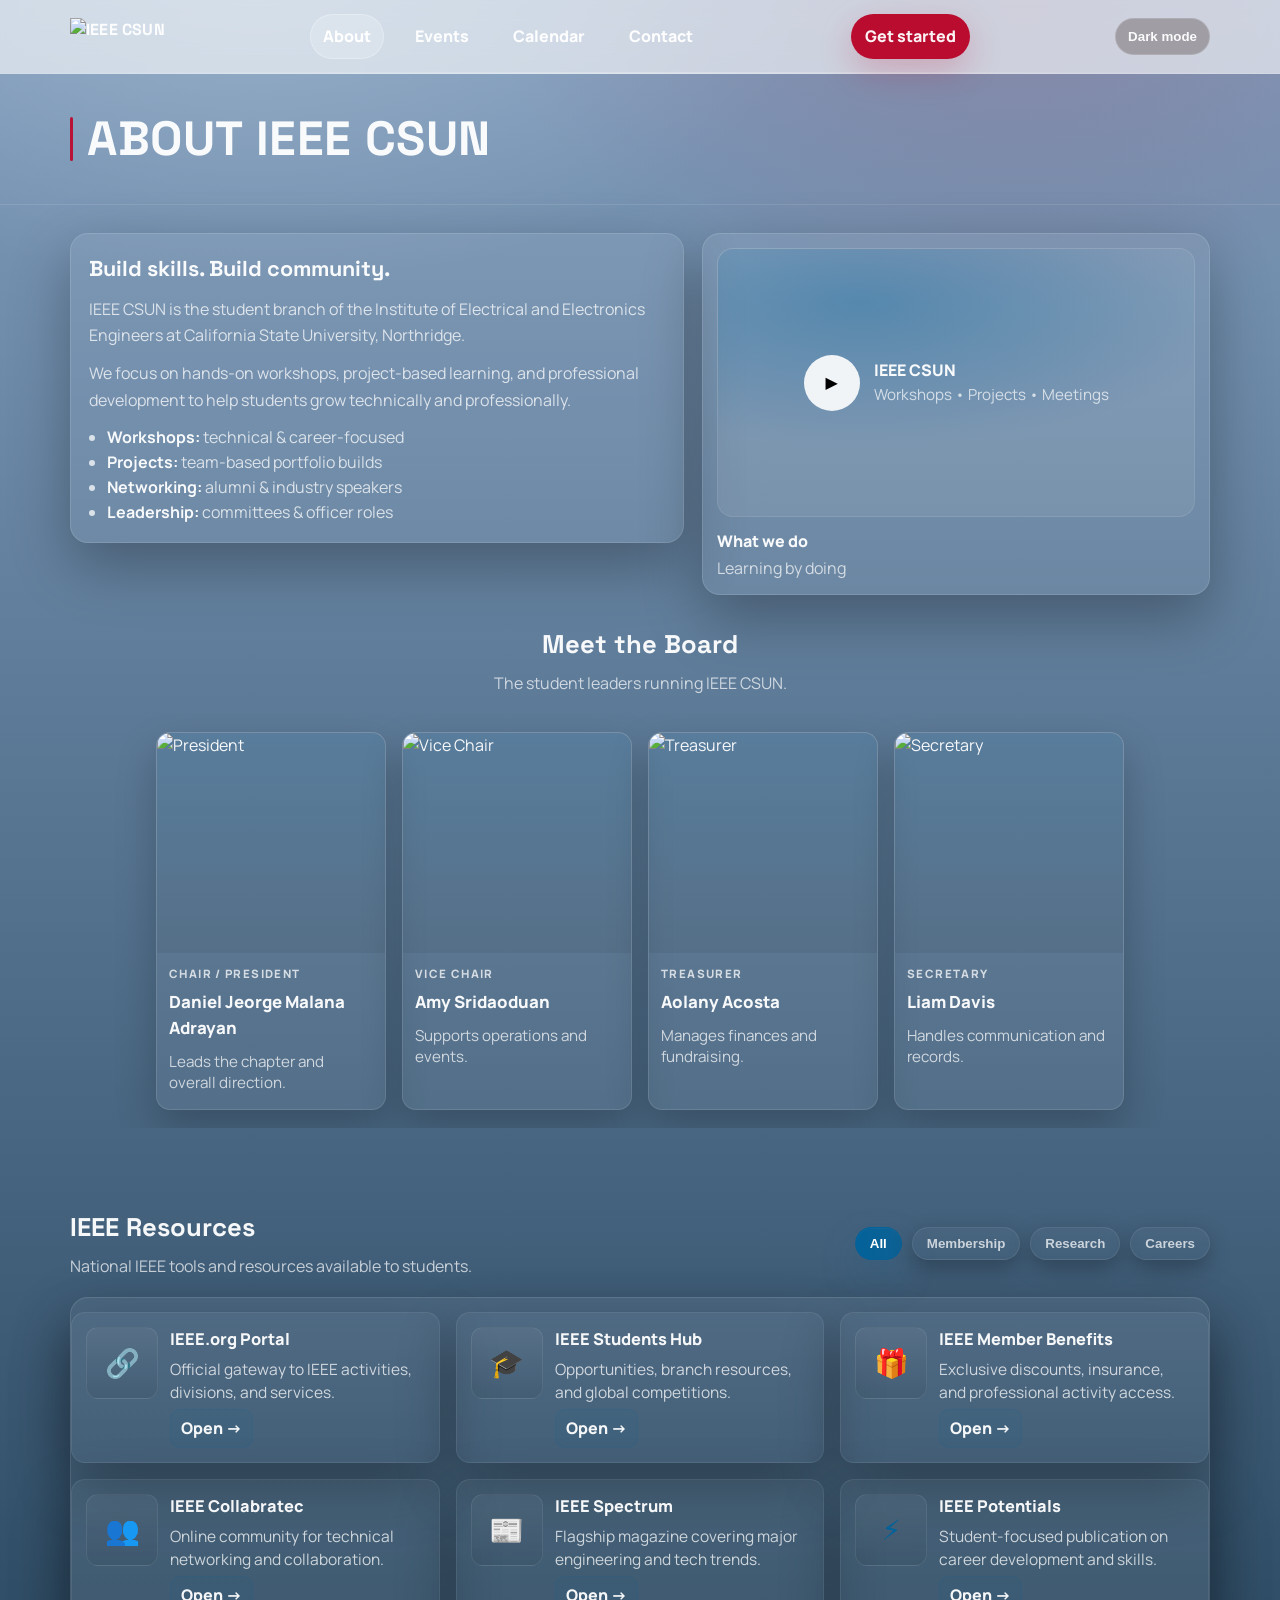
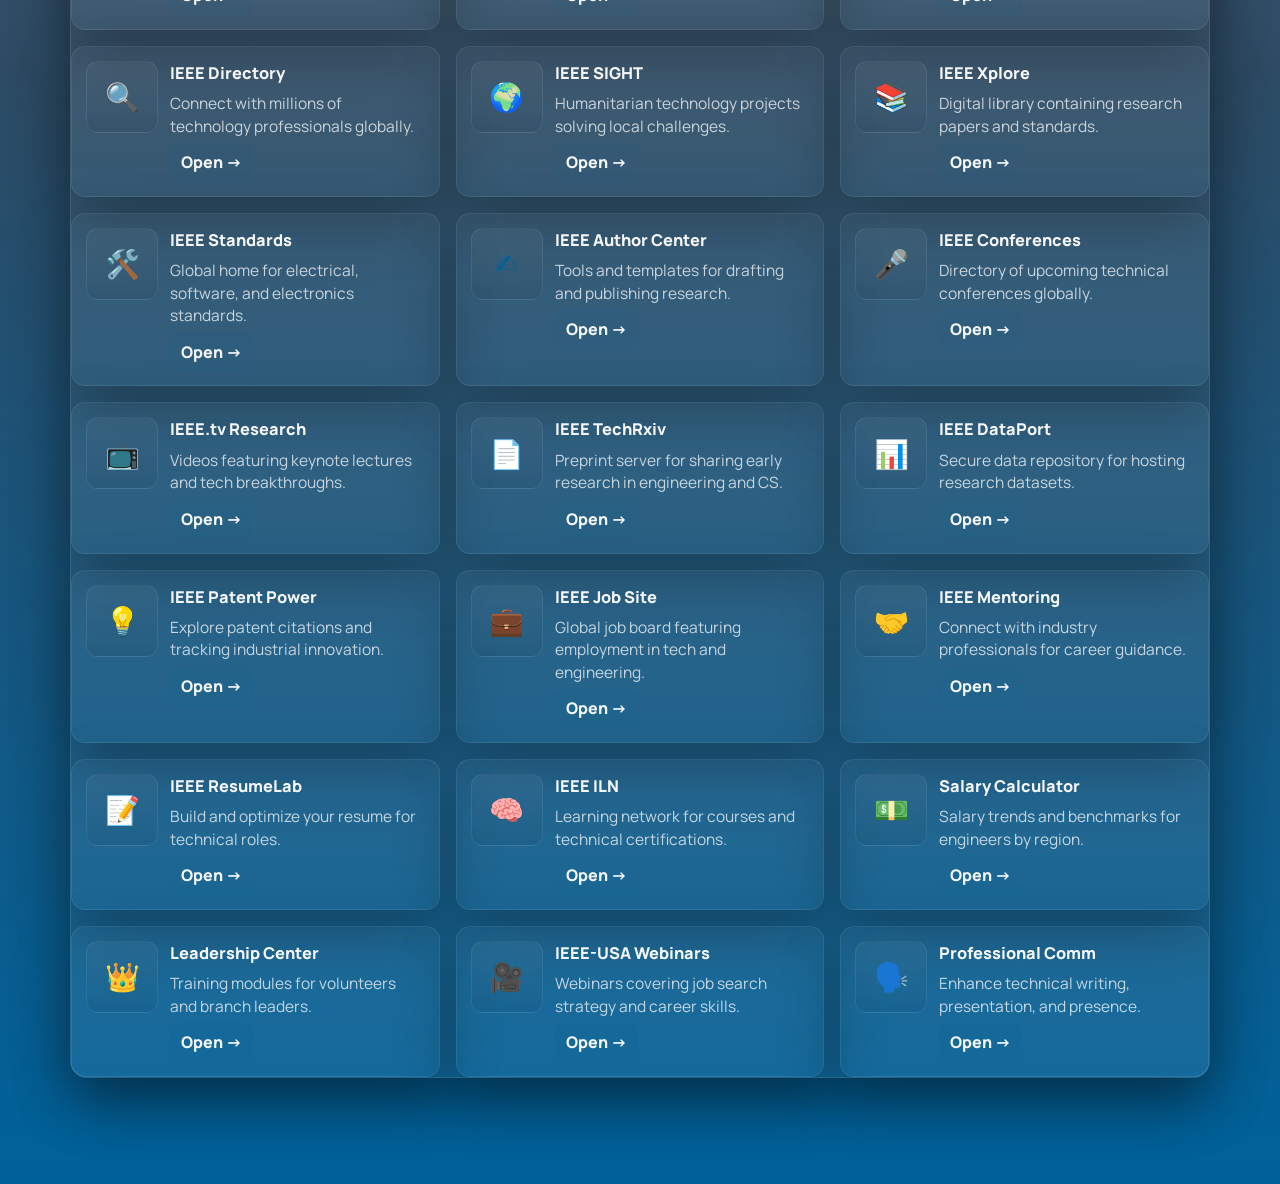
==== about.html @ 8efbcb39 "Move theme toggle to top right and make it persist across pages The toggle sat between the logo and " ====
<!DOCTYPE html>
<html lang="en">
<head>
  <meta charset="UTF-8" />
  <meta name="viewport" content="width=device-width, initial-scale=1.0" />
  <title>About | IEEE CSUN</title>
  <link rel="stylesheet" href="assets/css/styles.css" />
  <script type="text/javascript" src="js" defer></script>
  <script>
    /* Runs before first paint so a stored dark theme does not flash light. */
    try {
      if (localStorage.getItem("theme") === "dark") {
        document.documentElement.classList.add("darkmode");
      }
    } catch (e) {}
  </script>

</head>

<body id="cuerpo">
  <!-- Navigation -->
  <header class="nav">
    <div class="container nav-inner">
      <a class="logo logo-only" href="index.html">
  <img src="assets/img/brand/ieee-csun-logo.png" alt="IEEE CSUN">
</a>
      <nav class="nav-links">
        <a href="about.html" aria-current="page">About</a>
        <a href="events.html">Events</a>
        <a href="calendar.html">Calendar</a>
        <a href="contact.html">Contact</a>
      </nav>

      <a class="nav-cta" href="join.html">Get started</a>
      <button class="nav-theme" id="classChangeButton" data-theme-toggle="" aria-pressed="false" type="button">
        Dark mode
      </button>
    </div>
  </header>

  <!-- Title Bar -->
  <section class="about-titlebar">
    <div class="container about-titlebar-inner">
      <div class="accent-line"></div>
      <h1 class="about-title">ABOUT IEEE CSUN</h1>
    </div>
  </section>

  <main class="about-main">
    <!-- Intro -->
    <section>
      <div class="container about-grid">
        <div class="about-copy card-light">
          <h2 class="about-h2">Build skills. Build community.</h2>

          <p class="about-p">
            IEEE CSUN is the student branch of the Institute of Electrical and Electronics Engineers
            at California State University, Northridge.
          </p>

          <p class="about-p">
            We focus on hands-on workshops, project-based learning, and professional development to
            help students grow technically and professionally.
          </p>

          <ul class="about-bullets">
            <li><strong>Workshops:</strong> technical & career-focused</li>
            <li><strong>Projects:</strong> team-based portfolio builds</li>
            <li><strong>Networking:</strong> alumni & industry speakers</li>
            <li><strong>Leadership:</strong> committees & officer roles</li>
          </ul>
        </div>

        <aside class="about-media card-light">
  <div class="media-frame">
    <video
      src="assets/video/about.mp4"
      autoplay
      muted
      loop
      playsinline
      preload="metadata"
    ></video>

    <!-- Optional overlay (keeps your design language) -->
    <div class="media-fallback">
      <div class="play-circle">▶</div>
      <div>
        <div class="media-fallback-title">IEEE CSUN</div>
        <div class="media-fallback-sub">Workshops • Projects • Meetings</div>
      </div>
    </div>
  </div>

  <div class="media-caption">
    <div class="caption-title">What we do</div>
    <div class="caption-sub">Learning by doing</div>
  </div>
</aside>

      </div>
    </section>

    <!-- Meet the Board -->
    <section class="team-section">
      <div class="container">
        <div class="team-head">
          <h2>Meet the Board</h2>
          <p>The student leaders running IEEE CSUN.</p>
        </div>

        <div class="team-row" id="teamRow">
          <article class="team-card">
            <img class="team-photo" src="assets/img/board1.jpg" alt="President" />
            <div class="team-body">
              <div class="team-role">Chair / President</div>
              <div class="team-name">Daniel Jeorge Malana Adrayan </div>
              <div class="team-bio">Leads the chapter and overall direction.</div>
            </div>
          </article>

          <article class="team-card">
            <img class="team-photo" src="assets/img/board2.jpg" alt="Vice Chair" />
            <div class="team-body">
              <div class="team-role">Vice Chair</div>
              <div class="team-name">Amy Sridaoduan</div>
              <div class="team-bio">Supports operations and events.</div>
            </div>
          </article>

          <article class="team-card">
            <img class="team-photo" src="assets/img/board3.jpg" alt="Treasurer" />
            <div class="team-body">
              <div class="team-role">Treasurer</div>
              <div class="team-name">Aolany Acosta</div>
              <div class="team-bio">Manages finances and fundraising.</div>
            </div>
          </article>

          <article class="team-card">
            <img class="team-photo" src="assets/img/board4.jpg" alt="Secretary" />
            <div class="team-body">
              <div class="team-role">Secretary</div>
              <div class="team-name">Liam Davis</div>
              <div class="team-bio">Handles communication and records.</div>
            </div>
          </article>
        </div>
      </div>
    </section>

    <!-- Resources Dashboard -->
    <section class="resources-dash">
      <div class="container">
        <div class="resources-top">
          <div>
            <h2 class="resources-title">IEEE Resources</h2>
            <p class="resources-sub">
              National IEEE tools and resources available to students.
            </p>
          </div>

          <div class="res-tabs">
            <button class="res-tab res-tab--active" data-cat="all">All</button>
            <button class="res-tab" data-cat="membership">Membership</button>
            <button class="res-tab" data-cat="research">Research</button>
            <button class="res-tab" data-cat="careers">Careers</button>
          </div>
        </div>

        <div class="res-panels">
          <div class="res-panel" data-panel="all">
            <div class="res-feature card-light">
              <div class="res-grid" id="resGrid">
                <!-- MEMBERSHIP RESOURCES (8) -->
                <article class="res-card" data-cats="membership">
                  <div class="res-media">🔗</div>
                  <div class="res-body">
                    <h3 class="res-name">IEEE.org Portal</h3>
                    <p class="res-desc">Official gateway to IEEE activities, divisions, and services.</p>
                    <a class="res-link" href="https://www.ieee.org" target="_blank">Open →</a>
                  </div>
                </article>

                <article class="res-card" data-cats="membership">
                  <div class="res-media">🎓</div>
                  <div class="res-body">
                    <h3 class="res-name">IEEE Students Hub</h3>
                    <p class="res-desc">Opportunities, branch resources, and global competitions.</p>
                    <a class="res-link" href="https://students.ieee.org" target="_blank">Open →</a>
                  </div>
                </article>

                <article class="res-card" data-cats="membership">
                  <div class="res-media">🎁</div>
                  <div class="res-body">
                    <h3 class="res-name">IEEE Member Benefits</h3>
                    <p class="res-desc">Exclusive discounts, insurance, and professional activity access.</p>
                    <a class="res-link" href="https://www.ieee.org/membership/benefits/index.html" target="_blank">Open →</a>
                  </div>
                </article>

                <article class="res-card" data-cats="membership">
                  <div class="res-media">👥</div>
                  <div class="res-body">
                    <h3 class="res-name">IEEE Collabratec</h3>
                    <p class="res-desc">Online community for technical networking and collaboration.</p>
                    <a class="res-link" href="https://ieee-collabratec.ieee.org" target="_blank">Open →</a>
                  </div>
                </article>

                <article class="res-card" data-cats="membership">
                  <div class="res-media">📰</div>
                  <div class="res-body">
                    <h3 class="res-name">IEEE Spectrum</h3>
                    <p class="res-desc">Flagship magazine covering major engineering and tech trends.</p>
                    <a class="res-link" href="https://spectrum.ieee.org" target="_blank">Open →</a>
                  </div>
                </article>

                <article class="res-card" data-cats="membership">
                  <div class="res-media">⚡</div>
                  <div class="res-body">
                    <h3 class="res-name">IEEE Potentials</h3>
                    <p class="res-desc">Student-focused publication on career development and skills.</p>
                    <a class="res-link" href="https://www.ieee.org/publications/potentials/index.html" target="_blank">Open →</a>
                  </div>
                </article>

                <article class="res-card" data-cats="membership">
                  <div class="res-media">🔍</div>
                  <div class="res-body">
                    <h3 class="res-name">IEEE Directory</h3>
                    <p class="res-desc">Connect with millions of technology professionals globally.</p>
                    <a class="res-link" href="https://www.ieee.org/membership/directory.html" target="_blank">Open →</a>
                  </div>
                </article>

                <article class="res-card" data-cats="membership">
                  <div class="res-media">🌍</div>
                  <div class="res-body">
                    <h3 class="res-name">IEEE SIGHT</h3>
                    <p class="res-desc">Humanitarian technology projects solving local challenges.</p>
                    <a class="res-link" href="https://hac.ieee.org" target="_blank">Open →</a>
                  </div>
                </article>

                <!-- RESEARCH RESOURCES (8) -->
                <article class="res-card" data-cats="research">
                  <div class="res-media">📚</div>
                  <div class="res-body">
                    <h3 class="res-name">IEEE Xplore</h3>
                    <p class="res-desc">Digital library containing research papers and standards.</p>
                    <a class="res-link" href="https://ieeexplore.ieee.org" target="_blank">Open →</a>
                  </div>
                </article>

                <article class="res-card" data-cats="research">
                  <div class="res-media">🛠️</div>
                  <div class="res-body">
                    <h3 class="res-name">IEEE Standards</h3>
                    <p class="res-desc">Global home for electrical, software, and electronics standards.</p>
                    <a class="res-link" href="https://standards.ieee.org" target="_blank">Open →</a>
                  </div>
                </article>

                <article class="res-card" data-cats="research">
                  <div class="res-media">✍️</div>
                  <div class="res-body">
                    <h3 class="res-name">IEEE Author Center</h3>
                    <p class="res-desc">Tools and templates for drafting and publishing research.</p>
                    <a class="res-link" href="https://ieeeauthorcenter.ieee.org" target="_blank">Open →</a>
                  </div>
                </article>

                <article class="res-card" data-cats="research">
                  <div class="res-media">🎤</div>
                  <div class="res-body">
                    <h3 class="res-name">IEEE Conferences</h3>
                    <p class="res-desc">Directory of upcoming technical conferences globally.</p>
                    <a class="res-link" href="https://www.ieee.org/conferences/index.html" target="_blank">Open →</a>
                  </div>
                </article>

                <article class="res-card" data-cats="research">
                  <div class="res-media">📺</div>
                  <div class="res-body">
                    <h3 class="res-name">IEEE.tv Research</h3>
                    <p class="res-desc">Videos featuring keynote lectures and tech breakthroughs.</p>
                    <a class="res-link" href="https://ieeetv.ieee.org" target="_blank">Open →</a>
                  </div>
                </article>

                <article class="res-card" data-cats="research">
                  <div class="res-media">📄</div>
                  <div class="res-body">
                    <h3 class="res-name">IEEE TechRxiv</h3>
                    <p class="res-desc">Preprint server for sharing early research in engineering and CS.</p>
                    <a class="res-link" href="https://www.techrxiv.org" target="_blank">Open →</a>
                  </div>
                </article>

                <article class="res-card" data-cats="research">
                  <div class="res-media">📊</div>
                  <div class="res-body">
                    <h3 class="res-name">IEEE DataPort</h3>
                    <p class="res-desc">Secure data repository for hosting research datasets.</p>
                    <a class="res-link" href="https://ieee-dataport.org" target="_blank">Open →</a>
                  </div>
                </article>

                <article class="res-card" data-cats="research">
                  <div class="res-media">💡</div>
                  <div class="res-body">
                    <h3 class="res-name">IEEE Patent Power</h3>
                    <p class="res-desc">Explore patent citations and tracking industrial innovation.</p>
                    <a class="res-link" href="https://www.ieee.org/publications/patent-power.html" target="_blank">Open →</a>
                  </div>
                </article>

                <!-- CAREERS RESOURCES (8) -->
                <article class="res-card" data-cats="careers">
                  <div class="res-media">💼</div>
                  <div class="res-body">
                    <h3 class="res-name">IEEE Job Site</h3>
                    <p class="res-desc">Global job board featuring employment in tech and engineering.</p>
                    <a class="res-link" href="https://jobs.ieee.org" target="_blank">Open →</a>
                  </div>
                </article>

                <article class="res-card" data-cats="careers">
                  <div class="res-media">🤝</div>
                  <div class="res-body">
                    <h3 class="res-name">IEEE Mentoring</h3>
                    <p class="res-desc">Connect with industry professionals for career guidance.</p>
                    <a class="res-link" href="https://mentoring.ieee.org" target="_blank">Open →</a>
                  </div>
                </article>

                <article class="res-card" data-cats="careers">
                  <div class="res-media">📝</div>
                  <div class="res-body">
                    <h3 class="res-name">IEEE ResumeLab</h3>
                    <p class="res-desc">Build and optimize your resume for technical roles.</p>
                    <a class="res-link" href="https://www.ieee.org/membership/resumelab.html" target="_blank">Open →</a>
                  </div>
                </article>

                <article class="res-card" data-cats="careers">
                  <div class="res-media">🧠</div>
                  <div class="res-body">
                    <h3 class="res-name">IEEE ILN</h3>
                    <p class="res-desc">Learning network for courses and technical certifications.</p>
                    <a class="res-link" href="https://iln.ieee.org" target="_blank">Open →</a>
                  </div>
                </article>

                <article class="res-card" data-cats="careers">
                  <div class="res-media">💵</div>
                  <div class="res-body">
                    <h3 class="res-name">Salary Calculator</h3>
                    <p class="res-desc">Salary trends and benchmarks for engineers by region.</p>
                    <a class="res-link" href="https://salarycalculator.ieee.org" target="_blank">Open →</a>
                  </div>
                </article>

                <article class="res-card" data-cats="careers">
                  <div class="res-media">👑</div>
                  <div class="res-body">
                    <h3 class="res-name">Leadership Center</h3>
                    <p class="res-desc">Training modules for volunteers and branch leaders.</p>
                    <a class="res-link" href="https://www.ieee.org/about/volunteers/index.html" target="_blank">Open →</a>
                  </div>
                </article>

                <article class="res-card" data-cats="careers">
                  <div class="res-media">🎥</div>
                  <div class="res-body">
                    <h3 class="res-name">IEEE-USA Webinars</h3>
                    <p class="res-desc">Webinars covering job search strategy and career skills.</p>
                    <a class="res-link" href="https://ieeeusa.org/careers/webinars/" target="_blank">Open →</a>
                  </div>
                </article>

                <article class="res-card" data-cats="careers">
                  <div class="res-media">🗣️</div>
                  <div class="res-body">
                    <h3 class="res-name">Professional Comm</h3>
                    <p class="res-desc">Enhance technical writing, presentation, and presence.</p>
                    <a class="res-link" href="https://pcs.ieee.org" target="_blank">Open →</a>
                  </div>
                </article>
              </div>
            </div>
          </div>
        </div>
      </div>
    </section>
  </main>

  <!-- Go to top button -->
  <button class="to-top" aria-label="Go to top">↑</button>
  <script src="assets/js/main.js"></script>
</body>
</html>
---- assets/css/styles.css ----
/* =========================================================
   IEEE CSUN — styles.css (UNIFIED)
   Includes: Global + Nav + About + Board + Resources + Events + Contact + Join + To-Top
   ========================================================= */

@import url("https://fonts.googleapis.com/css2?family=Manrope:wght@400;600;700;800;900&family=Space+Grotesk:wght@500;600;700&display=swap");

:root{
  /* Brand */
  --ieee-blue: #00629B;   /* IEEE blue */
  --csun-red: #ba0c2f;    /* keep your existing red */
  --pinchefondo: rgba(255, 255, 255, 0.6);
  /* Theme base (blue background) */
  --bg0: #809DBD;         /* top */
  --bg1: #2d4b64;         /* mid */
  --bg2: #00629B;         /* bottom depth */
  --btext: rgba(255,255,255,.95);
  --text: rgba(255,255,255,.95);
  --muted: rgba(255,255,255,.72);
  --bh: rgba(0,98,155,.55);
  --bh2: rgba(120, 101, 101, 0.06);
  --bhg1: rgba(255,255,255,.08);
  --bhg2: rgba(0,98,155,.35);
  /* Panels (keep “glass” look so it’s lighter) */
  --panel: rgba(255,255,255,.10);
  --panel2: rgba(255,255,255,.14);

  --line: rgba(255,255,255,.20);
  --line2: rgba(255,255,255,.12);

  --shadow: 0 22px 60px rgba(0,0,0,.30);
  --radius: 18px;
  --acabame-de-matar:#8e98b5;
  --matame: #35405b;
  --me-mori:#435180;
}

:root.darkmode{
  /* Brand */
  --ieee-blue: #00629B;   /* IEEE blue */
  --csun-red: #ba0c2f;    /* keep your existing red */
  --tb: rgb(63, 34, 62);
  --pinchefondo: rgba(212, 212, 212, 0.786);
  --aboutpinchefondo: #54203b;

  /* Theme base (blue background) */
  --bg0: #2a1638;         /* top */
  --bg1: #0f1921;         /* mid */
  --bg2: #002b45;         /* bottom depth */
  --btext: rgba(255,255,255,.95);
  --text: rgba(255, 255, 255, 0.954);
  --muted: rgba(255,255,255,.72);
  --bh: rgba(0,98,155,.55);
  --bh2: rgba(120, 101, 101, 0.06);
  --bhg1: rgba(255,255,255,.08);
  --bhg2: rgba(0,98,155,.35);
  /* Panels (keep “glass” look so it’s lighter) */
  --panel: rgba(255,255,255,.10);
  --panel2: rgba(255,255,255,.14);

  --line: rgba(255,255,255,.20);
  --line2: rgba(255,255,255,.12);

  --shadow: 0 22px 60px rgba(0,0,0,.30);
  --radius: 18px;
  --acabame-de-matar:#15092f;
  --matame: #070a12;
  --me-mori:#0b1020;
}

*{ box-sizing:border-box; }
html, body{ margin:0; padding:0; min-height:100%; }

body{
  color: var(--text);
  font-family: "Manrope", system-ui, -apple-system, Segoe UI, Roboto, Arial, sans-serif;
  line-height: 1.55;
  background:
    radial-gradient(1000px 520px at 20% 0%, rgba(255,255,255,.18), transparent 55%),
    radial-gradient(900px 520px at 80% 0%, rgba(186,12,47,.14), transparent 60%), /* subtle red accent */
    linear-gradient(180deg, var(--bg0), var(--bg1) 60%, var(--bg2));
  overflow-x:hidden;
}


img{ max-width:100%; display:block; }

.container{ width: min(1140px, 92%); margin: 0 auto; }

/* =========================================================
   Nav
   ========================================================= */
.nav{
  position: sticky;
  top:0;
  z-index:50;
  background: var(--pinchefondo);
  backdrop-filter: blur(12px);
  border-bottom: 1px solid var(--line2);
}
.nav-inner{
  display:flex;
  align-items:center;
  justify-content:space-between;
  gap:14px;
  padding: 14px 0;
}
.logo{
  display:flex;
  align-items:center;
  gap:10px;
  text-decoration:none;
  color: var(--text);
  font-weight: 900;
  font-family: "Space Grotesk", system-ui, sans-serif;
  letter-spacing:.2px;
}
.logo-mark{
  width: 18px;
  height: 18px;
  border-radius: 6px;
  background: linear-gradient(135deg, #ffffff, rgba(186,12,47,.55));
  box-shadow: 0 0 0 1px rgba(255,255,255,.18);
}
.nav-links{
  display:flex;
  align-items:center;
  gap:18px;
}
.nav-links a{
  text-decoration:none;
  color: var(--text);
  font-weight: 750;
  padding: 8px 10px;
  border-radius: 12px;
}
.nav-links a:hover{
  color: rgba(255,255,255,.92);
  background: rgba(255,255,255,.06);
  outline: 1px solid rgba(255,255,255,.08);
}
.nav-cta{
  text-decoration:none;
  color: var(--text);
  background: var(--csun-red);
  padding: 10px 14px;
  border-radius: 999px;
  font-weight: 900;
  box-shadow: 0 12px 34px rgba(186,12,47,.22);
  white-space: nowrap;
}
/* Replace the old rule that hides the nav links */
@media (max-width: 820px){
  .nav-inner{
    flex-wrap: wrap;
    justify-content: center;
  }

  .logo{
    width: 100%;
    justify-content: center;
  }

  .nav-theme{
    order: 2;
  }

  .nav-links{
    display: flex;         /* keep visible */
    width: 100%;
    justify-content: center;
    flex-wrap: wrap;
    gap: 10px;
    order: 3;
  }

  .nav-cta{
    width: 100%;
    text-align: center;
    order: 4;
  }
}

/* =========================================================
   Shared UI
   ========================================================= */
.section-head{ margin-bottom: 14px; }
.section-title{
  margin: 0 0 6px;
  font-family: "Space Grotesk", system-ui, sans-serif;
  color: var(--text);
  font-size: 1.6rem;
}
.section-subtitle{ margin:0; color: var(--text); }

.pill{
  display:inline-flex;
  align-items:center;
  gap:10px;
  padding: 8px 12px;
  border-radius: 999px;
  border: 1px solid rgba(255,255,255,.16);
  background: rgba(255,255,255,.06);
  color:var(--text);
  font-weight: 800;
  font-size: .9rem;
}

.btn{
  display:inline-flex;
  align-items:center;
  gap:10px;
  padding: 12px 16px;
  border-radius: 999px;
  font-weight: 900;
  text-decoration:none;
  border: 1px solid transparent;
  transition: transform .15s ease, background .15s ease;
}
.btn.primary{
  color: var(--text);
  background: var(--csun-red);
  box-shadow: 0 12px 34px rgba(186,12,47,.26);
}
.btn.secondary{
  color: var(--text);
  background: rgba(255,255,255,.06);
  border-color: rgba(255,255,255,.16);
}
.btn.tertiary{
    color: var(--text);
  background: rgba(255,255,255,.06);
  border-color: rgba(255,255,255,.16);
}
.btn:hover{ transform: translateY(-1px); }

.arrow{
  display:inline-flex;
  width: 26px;
  height: 26px;
  align-items:center;
  justify-content:center;
  border-radius: 999px;
  background: rgba(0,0,0,.12);
  border: 1px solid rgba(0,0,0,.08);
}

.card-light{
  background: rgba(255,255,255,.06);
  border: 1px solid rgba(255,255,255,.12);
  border-radius: 18px;
  box-shadow: var(--shadow);
}

/* =========================================================
   ABOUT
   ========================================================= */
.about-titlebar{
  background: var(--aboutpinchefondo);
  border-bottom: 1px solid rgba(255,255,255,.10);
}
.about-titlebar-inner{
  display:flex;
  align-items:center;
  gap: 14px;
  padding: 28px 0;
}
.accent-line{
  width: 3px;
  height: 44px;
  background: var(--csun-red);
  border-radius: 999px;
  opacity: .95;
}
.about-title{
  margin: 0;
  font-family: "Space Grotesk", system-ui, sans-serif;
  letter-spacing: .6px;
  font-size: clamp(1.8rem, 4vw, 3rem);
  color: rgba(255,255,255,.95);
}
.about-main{ padding: 28px 0 60px; }
.about-grid{
  display:grid;
  grid-template-columns: 1.15fr .95fr;
  gap: 18px;
  align-items:start;
}
.about-copy{ padding: 18px; }
.about-media{ padding: 14px; display:flex; flex-direction:column; gap: 12px; }
.about-h2{
  margin: 0 0 10px;
  font-family: "Space Grotesk", system-ui, sans-serif;
  font-size: 1.35rem;
  color: rgba(255,255,255,.95);
}
.about-p{
  margin: 0 0 12px;
  color: rgba(255,255,255,.74);
  line-height: 1.65;
}
.about-bullets{
  margin: 12px 0 0;
  padding-left: 18px;
  color: rgba(255,255,255,.74);
}
.about-bullets strong{ color: rgba(255,255,255,.95); }
.media-frame{
  border-radius: 16px;
  overflow:hidden;
  border: 1px solid rgba(255,255,255,.12);
  background: rgba(255,255,255,.04);
  aspect-ratio: 16 / 9;
  position: relative;
}
.media-frame img{ width:100%; height:100%; object-fit: cover; }
.media-fallback{
  position:absolute; inset:0;
  display:flex; align-items:center; justify-content:center;
  gap: 14px;
  padding: 16px;
  background:
    radial-gradient(600px 220px at 30% 20%, rgba(0,98,155,.35), transparent 65%),
    rgba(255,255,255,.04);
}
.play-circle{
  width: 56px; height: 56px;
  border-radius: 999px;
  display:flex; align-items:center; justify-content:center;
  background: rgba(255,255,255,.90);
  color: #000;
  font-weight: 900;
}
.media-fallback-title{ font-weight: 900; color: rgba(255,255,255,.95); }
.media-fallback-sub{ color: rgba(255,255,255,.70); font-size: .95rem; }
.media-caption{ display:flex; flex-direction:column; gap:2px; }
.caption-title{ font-weight: 900; color: rgba(255,255,255,.95); }
.caption-sub{ color: rgba(255,255,255,.70); }
@media (max-width: 900px){ .about-grid{ grid-template-columns: 1fr; } }

/* Meet the Board */
.team-section{ padding: 30px 0 46px; }
.team-head{ text-align:center; margin-bottom: 18px; }
.team-head h2{
  margin: 0 0 6px;
  font-family: "Space Grotesk", system-ui, sans-serif;
  font-size: 1.6rem;
}
.team-head p{ margin:0; color: rgba(255,255,255,.70); }
.team-row{
  display:flex;
  gap: 16px;
  overflow-x: auto;
  padding: 18px 12px;
  scroll-snap-type: x mandatory;
  -webkit-overflow-scrolling: touch;
  scrollbar-width: thin;
  justify-content: center;
}
.team-card{
  scroll-snap-align: center;
  flex: 0 0 230px;
  background: rgba(255,255,255,.06);
  border: 1px solid rgba(255,255,255,.12);
  border-radius: 14px;
  overflow: hidden;
  box-shadow: 0 18px 40px rgba(0,0,0,.22);
  display:flex;
  flex-direction:column;
  min-height: 340px;
}
.team-photo{
  height: 220px;
  width: 100%;
  object-fit: cover;
  background: linear-gradient(180deg, rgba(0,98,155,.12), rgba(0,0,0,.06));
}
.team-body{ padding: 12px 12px 16px; display:flex; flex-direction:column; gap:6px; }
.team-role{
  font-size:.72rem;
  font-weight:900;
  letter-spacing:.12em;
  color: rgba(255,255,255,.74);
  text-transform: uppercase;
}
.team-name{ font-weight:900; font-size:1.05rem; }
.team-bio{ color: rgba(255,255,255,.72); font-size:.95rem; line-height:1.4; margin-top:4px; }
@media (max-width: 980px){ .team-row{ justify-content: flex-start; } .team-card{ flex: 0 0 72%; min-height:300px; } }
@media (max-width: 560px){ .team-card{ flex: 0 0 85%; min-height:280px; } }

/* Resources Dashboard */
.resources-dash{ padding: 34px 0 46px; }
.resources-top{
  display:flex;
  align-items:center;
  justify-content:space-between;
  gap:20px;
  margin-bottom:18px;
}
.resources-title{
  margin:0;
  font-family:"Space Grotesk", system-ui, sans-serif;
  font-size:1.6rem;
}
.resources-sub{ margin:6px 0 0; color: rgba(255,255,255,.70); max-width: 720px; }
.res-tabs{ display:flex; gap:10px; align-items:center; }
.res-tab{
  background: linear-gradient(180deg, rgba(255,255,255,.03), rgba(255,255,255,.01));
  color: rgba(255,255,255,.72);
  border: 1px solid rgba(255,255,255,.08);
  padding: 8px 14px;
  border-radius: 999px;
  font-weight: 900;
  cursor:pointer;
  transition: all .14s ease;
  box-shadow: 0 8px 22px rgba(0,0,0,.28);
}
.res-tab:hover{
  transform: translateY(-2px);
  color: rgba(255,255,255,.92);
  border-color: rgba(0,98,155,.22);
}
.res-tab--active{
  color: #fff;
  background: linear-gradient(90deg, rgba(0,98,155,.96), rgba(0,98,155,.78));
  box-shadow: 0 18px 44px rgba(0,98,155,.16), inset 0 1px 0 rgba(255,255,255,.04);
  border: 1px solid rgba(0,98,155,.34);
}
.res-panel[hidden]{ display:none; }
.res-grid{
  display:grid;
  grid-template-columns: repeat(3, 1fr);
  gap: 16px;
  margin-top: 14px;
}
.res-card{
  display:flex;
  gap:12px;
  padding: 14px;
  border-radius: 14px;
  background: linear-gradient(180deg, rgba(255,255,255,.03), rgba(255,255,255,.01));
  border: 1px solid rgba(255,255,255,.08);
  box-shadow: 0 22px 60px rgba(0,0,0,.30);
  align-items:flex-start;
  min-height: 120px;
}
.res-media{
  width:72px;
  height:72px;
  border-radius:12px;
  background: linear-gradient(180deg, rgba(255,255,255,.05), rgba(0,0,0,.06));
  display:flex;
  align-items:center;
  justify-content:center;
  font-size:28px;
  color: var(--ieee-blue);
  flex-shrink:0;
  border: 1px solid rgba(255,255,255,.08);
}
.res-body{ flex:1; display:flex; flex-direction:column; gap:6px; }
.res-name{ margin:0; font-weight: 950; font-size:1.02rem; }
.res-desc{ margin:0; color: rgba(255,255,255,.74); font-size:.97rem; line-height:1.45; }
.res-link{
  margin-top:auto;
  align-self:flex-start;
  color: var(--text);
  font-weight: 950;
  text-decoration:none;
  padding:6px 10px;
  border-radius:10px;
  background: rgba(0,98,155,.06);
  border: 1px solid rgba(0,98,155,.12);
}
.res-link:hover{ background: rgba(0,98,155,.10); border-color: rgba(0,98,155,.22); }
@media (max-width: 1100px){ .res-grid{ grid-template-columns: repeat(2, 1fr); } }
@media (max-width: 640px){
  .resources-top{ flex-direction:column; align-items:flex-start; gap:12px; }
  .res-grid{ grid-template-columns: 1fr; }
  .res-tabs{ width:100%; overflow:auto; -webkit-overflow-scrolling:touch; padding-bottom:6px; }
  .res-tab{ flex:0 0 auto; }
}

/* =========================================================
   EVENTS (full layout)
   ========================================================= */
.events{ padding-bottom: 40px; }
.events-hero{
  position: relative;
  padding: 44px 0 26px;
  overflow:hidden;
  border-bottom: 1px solid rgba(255,255,255,.10);
}
.events-hero-bg{
  position:absolute; inset:0;
  background:
    radial-gradient(900px 480px at 18% 8%, rgba(255,255,255,.08), transparent 60%),
    radial-gradient(900px 480px at 85% 10%, rgba(0,98,155,.35), transparent 60%);
  pointer-events:none;
}
.events-hero-inner{
  position:relative;
  z-index:2;
  display:grid;
  grid-template-columns: 1.05fr .95fr;
  gap: 16px;
  align-items:center;
}
.events-title{
  margin: 10px 0 10px;
  font-family: "Space Grotesk", system-ui, sans-serif;
  font-size: clamp(2.1rem, 4.8vw, 3.3rem);
  letter-spacing: -0.8px;
  line-height: 1.05;
}
.events-subtitle{
  margin: 0;
  color: rgba(255,255,255,.70);
  font-size: 1.06rem;
  line-height: 1.6;
  max-width: 720px;
}
.events-hero-actions{ display:flex; gap: 12px; flex-wrap: wrap; margin-top: 14px; }
.events-stats{ display:grid; grid-template-columns: repeat(3, 1fr); gap: 10px; margin-top: 18px; }
.stat-tile{
  padding: 12px;
  border-radius: 16px;
  background: rgba(255,255,255,.06);
  border: 1px solid rgba(255,255,255,.12);
  box-shadow: 0 18px 50px rgba(0,0,0,.18);
}
.stat-num{ font-weight: 950; }
.stat-label{ color: rgba(255,255,255,.70); font-weight: 700; font-size: .92rem; }
.hero-image{
  border-radius: 18px;
  border: 1px solid rgba(255,255,255,.12);
  background: rgba(255,255,255,.05);
  overflow:hidden;
  box-shadow: 0 22px 60px rgba(0,0,0,.28);
  aspect-ratio: 4 / 3;
  position: relative;
}
.hero-image img{ width:100%; height:100%; object-fit: cover; }
.hero-fallback{
  position:absolute; inset:0;
  display:flex; flex-direction:column;
  justify-content:center; align-items:center;
  gap: 8px;
  color: rgba(255,255,255,.80);
}
.fallback-title{ font-weight: 950; }
.fallback-sub{ color: rgba(255,255,255,.60); }
.mini-gallery{ display:grid; grid-template-columns: repeat(3, 1fr); gap: 10px; margin-top: 10px; }
.mini-shot{
  border-radius: 16px;
  border: 1px solid rgba(255,255,255,.12);
  background: rgba(255,255,255,.05);
  overflow:hidden;
  aspect-ratio: 4 / 3;
  box-shadow: 0 18px 50px rgba(0,0,0,.20);
  display:flex;
  align-items:center;
  justify-content:center;
  color: rgba(255,255,255,.65);
  font-weight: 800;
}
.mini-shot img{ width:100%; height:100%; object-fit: cover; }
.events-section{ padding: 30px 0; }
.events-section-alt{
  background: rgba(255,255,255,.03);
  border-top: 1px solid rgba(255,255,255,.10);
  border-bottom: 1px solid rgba(255,255,255,.10);
}
.section-head.row{ display:flex; align-items:flex-end; justify-content:space-between; gap: 12px; flex-wrap:wrap; }
.featured-grid{ display:grid; grid-template-columns: repeat(3, 1fr); gap: 14px; }
.event-card{
  border-radius: 18px;
  overflow:hidden;
  border: 1px solid rgba(255,255,255,.12);
  background: rgba(255,255,255,.06);
  box-shadow: 0 20px 60px rgba(0,0,0,.24);
  display:flex;
  flex-direction:column;
}
.event-media{ position:relative; aspect-ratio: 16/10; background: rgba(255,255,255,.05); display:flex; align-items:center; justify-content:center; }
.event-media img{ width:100%; height:100%; object-fit: cover; }
.badge{
  position:absolute; top: 12px; left: 12px;
  padding: 6px 10px; border-radius: 999px;
  background: rgba(186,12,47,.72);
  border: 1px solid rgba(255,255,255,.18);
  font-size: .78rem; letter-spacing: .12em; font-weight: 950;
}
.event-body{ padding: 14px 14px 16px; }
.event-body h3{ margin: 2px 0 8px; font-family: "Space Grotesk", system-ui, sans-serif; }
.event-body p{ margin: 0 0 10px; color: rgba(255,255,255,.70); line-height: 1.6; }
.event-meta{ margin: 0 0 12px; padding-left: 18px; color: rgba(255,255,255,.70); }
.event-link{ text-decoration:none; font-weight: 950; color: rgba(255,255,255,.92); }
.upcoming{ display:flex; flex-direction:column; gap: 10px; }
.up-item{
  display:grid;
  grid-template-columns: 86px 1fr auto;
  gap: 12px;
  align-items:center;
  padding: 14px;
  border-radius: 18px;
  background: rgba(255,255,255,.06);
  border: 1px solid rgba(255,255,255,.12);
  box-shadow: 0 18px 50px rgba(0,0,0,.18);
}
.up-date{
  border-radius: 16px;
  border: 1px solid rgba(255,255,255,.14);
  background: rgba(0,98,155,.55);
  padding: 10px 8px;
  text-align:center;
}
.up-month{ font-weight: 950; letter-spacing: .14em; font-size: .85rem; }
.up-day{ font-weight: 950; font-size: 1.35rem; opacity:.9; }
.up-top{ display:flex; align-items:center; gap: 10px; flex-wrap:wrap; }
.up-title{ margin: 0; font-family: "Space Grotesk", system-ui, sans-serif; }
.chip{
  padding: 6px 10px; border-radius: 999px;
  border: 1px solid rgba(255,255,255,.16);
  background: rgba(255,255,255,.05);
  font-weight: 950; font-size: .78rem; letter-spacing: .12em;
}
.up-desc{ margin: 6px 0 8px; color: rgba(255,255,255,.70); }
.up-meta{ display:flex; gap: 14px; flex-wrap:wrap; color: rgba(255,255,255,.66); font-weight: 700; }
.up-cta{
  text-decoration:none;
  font-weight: 950;
  color: rgba(255,255,255,.92);
  padding: 10px 12px;
  border-radius: 999px;
  border: 1px solid rgba(255,255,255,.16);
  background: rgba(255,255,255,.05);
}
.gallery{ display:grid; grid-template-columns: repeat(6, 1fr); gap: 10px; }
.g-item{
  border-radius: 18px;
  border: 1px solid rgba(255,255,255,.12);
  background: rgba(255,255,255,.05);
  overflow:hidden;
  aspect-ratio: 1 / 1;
}
.g-item img{ width:100%; height:100%; object-fit: cover; }
.events-cta{ padding: 22px 0 60px; }
.cta-card{
  border-radius: 22px;
  border: 1px solid rgba(255,255,255,.12);
  background: radial-gradient(900px 360px at 18% 10%, rgba(0,98,155,.18), transparent 60%),
              rgba(255,255,255,.06);
  box-shadow: 0 22px 70px rgba(0,0,0,.28);
  padding: 22px;
}
.cta-card h2{ margin: 0 0 8px; font-family: "Space Grotesk", system-ui, sans-serif; }
.cta-card p{ margin: 0 0 14px; color: var(--text); line-height: 1.65; max-width: 820px; }
.cta-actions{ display:flex; gap: 12px; flex-wrap:wrap; }
@media (max-width: 980px){
  .events-hero-inner{ grid-template-columns: 1fr; }
  .events-stats{ grid-template-columns: 1fr; }
  .featured-grid{ grid-template-columns: 1fr; }
  .gallery{ grid-template-columns: repeat(3, 1fr); }
  .up-item{ grid-template-columns: 86px 1fr; }
  .up-right{ display:none; }
}
@media (max-width: 520px){ .gallery{ grid-template-columns: repeat(2, 1fr); } }

/* =========================================================
   CONTACT (tile layout)
   ========================================================= */
.contact{ padding: 46px 0 70px; }

.contact-head{ text-align:center; padding-top: 6px; }
.contact-title{
  margin:0;
  font-family:"Space Grotesk", system-ui, sans-serif;
  letter-spacing:-0.6px;
  font-size: clamp(2.1rem, 4.8vw, 3.2rem);
}
.contact-subtitle{
  margin:10px auto 0;
  max-width:720px;
  color: rgba(255,255,255,.72);
  font-size:1.05rem;
  line-height:1.6;
}

.contact-grid{
  display:grid;
  grid-template-columns: repeat(4, 1fr);
  gap: 14px;
  margin-top: 18px;
}

.contact-card{
  display:flex;
  flex-direction:column;
  gap: 8px;
  padding: 18px;
  border-radius: 18px;
  text-decoration:none;
  color: rgba(255,255,255,.92);
  background: rgba(255,255,255,.06);
  border: 1px solid rgba(255,255,255,.12);
  box-shadow: 0 18px 50px rgba(0,0,0,.22);
  transition: transform .15s ease, background .15s ease, border-color .15s ease;
  min-height: 190px;
}

.contact-card:hover{
  transform: translateY(-2px);
  background: rgba(255,255,255,.08);
  border-color: rgba(255,255,255,.18);
}

.contact-card h3{
  margin: 0;
  font-family: "Space Grotesk", system-ui, sans-serif;
  font-size: 1.05rem;
}

.contact-card p{
  margin: 0;
  color: rgba(255,255,255,.70);
  line-height: 1.55;
  font-size: .98rem;
}

.contact-link{
  margin-top: auto;
  font-weight: 950;
  color: rgba(255,255,255,.92);
}

.contact-icon{
  width: 52px;
  height: 52px;
  border-radius: 16px;
  display:flex;
  align-items:center;
  justify-content:center;
  background: rgba(0,98,155,.28);
  border: 1px solid rgba(255,255,255,.16);
}

.contact-icon svg{
  width: 26px;
  height: 26px;
  color: rgba(255,255,255,.92);
}

.contact-note{ margin-top: 16px; padding: 18px; }
.inline-link{
  color: var(--text);
  font-weight: 950;
  text-decoration: none;
  border-bottom: 1px solid rgba(255,255,255,.25);
}
.inline-link:hover{ border-bottom-color: rgba(255,255,255,.55); }

@media (max-width: 1050px){ .contact-grid{ grid-template-columns: repeat(2, 1fr); } }
@media (max-width: 620px){ .contact-grid{ grid-template-columns: 1fr; } }

/* =========================================================
   JOIN (hero + steps + benefits + options + committees)
   ========================================================= */
.join{ padding-bottom: 50px; }

.join-hero{
  padding: 48px 0 26px;
  border-bottom: 1px solid rgba(103, 93, 93, 0.1);
  background:
    radial-gradient(900px 480px at 18% 8%, var(--bhg1), transparent 60%),
    radial-gradient(900px 480px at 85% 10%, var(--bhg2), transparent 60%);
}

.join-hero-inner{
  text-align:center;
  display:flex;
  flex-direction:column;
  align-items:center;
  gap: 12px;
}

.join-title{
  margin: 8px 0 4px;
  font-family: "Space Grotesk", system-ui, sans-serif;
  font-size: clamp(2.2rem, 5vw, 3.4rem);
  letter-spacing: -0.8px;
  line-height: 1.05;
}

.join-subtitle{
  margin: 0;
  max-width: 820px;
  color: var(--text);
  font-size: 1.06rem;
  line-height: 1.6;
}

.join-actions{
  display:flex;
  gap: 12px;
  flex-wrap:wrap;
  justify-content:center;
  margin-top: 10px;
}

.join-mini{
  display:flex;
  gap: 10px;
  flex-wrap:wrap;
  justify-content:center;
  margin-top: 12px;
}
.mini-chip{
  padding: 8px 12px;
  border-radius: 999px;
  border: 1px solid rgba(255,255,255,.14);
  background: rgba(255,255,255,.06);
  color: var(--text);
  font-weight: 800;
  font-size: .92rem;
}

.join-section{ padding: 30px 0; }
.join-section-alt{
  background: rgba(255,255,255,.03);
  border-top: 1px solid rgba(255,255,255,.10);
  border-bottom: 1px solid rgba(255,255,255,.10);
}

/* Steps */
.join-steps{
  display:grid;
  grid-template-columns: repeat(4, 1fr);
  gap: 14px;
}
.step-card{
  padding: 16px;
  border-radius: 18px;
  background: var(--bh2);
  border: 1px solid rgba(255,255,255,.12);
  box-shadow: 0 18px 50px rgba(0,0,0,.18);
}
.step-num{
  width: 34px; height: 34px;
  border-radius: 12px;
  display:flex; align-items:center; justify-content:center;
  background: var(--bh1);
  border: 1px solid rgba(255,255,255,.18);
  font-weight: 950;
}
.step-card h3{
  margin: 10px 0 6px;
  font-family: "Space Grotesk", system-ui, sans-serif;
}
.step-card p{
  margin: 0 0 10px;
  color: var(--text);
  line-height: 1.6;
}
.step-link{
  font-weight: 950;
  text-decoration:none;
  color:var(--text);
}
.step-link:hover{ text-decoration: underline; }

/* Benefits */
.join-benefits{
  display:grid;
  grid-template-columns: repeat(3, 1fr);
  gap: 14px;
}
.benefit-card{
  padding: 16px;
  border-radius: 18px;
  background: rgba(255,255,255,.06);
  border: 1px solid rgba(255,255,255,.12);
  box-shadow: 0 18px 50px rgba(0,0,0,.18);
}
.benefit-card h3{
  margin: 0 0 8px;
  font-family: "Space Grotesk", system-ui, sans-serif;
}
.benefit-card p{
  margin: 0 0 10px;
  color: var(--text);
  line-height: 1.6;
}
.benefit-card ul{
  margin: 0;
  padding-left: 18px;
  color:var(--text);
}
.benefit-card li{ margin: 6px 0; }

/* Options */
.join-options{
  display:grid;
  grid-template-columns: 1fr 1fr;
  gap: 14px;
}
.option-card{
  padding: 18px;
  border-radius: 18px;
  background: rgba(255,255,255,.06);
  border: 1px solid rgba(255,255,255,.12);
  box-shadow: 0 20px 60px rgba(0,0,0,.22);
}
.option-card.highlight{
  background:
    radial-gradient(700px 300px at 20% 0%, rgba(0,98,155,.22), transparent 60%),
    rgba(255,255,255,.06);
}
.option-top{
  display:flex;
  align-items:center;
  justify-content:space-between;
  gap: 10px;
  flex-wrap:wrap;
}
.option-card h3{
  margin: 0;
  font-family: "Space Grotesk", system-ui, sans-serif;
}
.tag{
  padding: 6px 10px;
  border-radius: 999px;
  border: 1px solid rgba(255,255,255,.16);
  background: rgba(186,12,47,.28);
  border-color: rgba(186,12,47,.35);
  font-weight: 950;
  font-size: .78rem;
  letter-spacing: .12em;
}
.option-card p{
  margin: 10px 0 12px;
  color: rgba(255,255,255,.70);
  line-height: 1.65;
}
.option-list{
  margin: 0 0 14px;
  padding-left: 18px;
  color: rgba(255,255,255,.70);
}
.option-list li{ margin: 6px 0; }

/* Committees */
.committee-grid{
  display:grid;
  grid-template-columns: repeat(4, 1fr);
  gap: 14px;
}
.committee-card{
  padding: 16px;
  border-radius: 18px;
  background: rgba(255,255,255,.06);
  border: 1px solid rgba(255,255,255,.12);
  box-shadow: 0 18px 50px rgba(0,0,0,.18);
}
.committee-card h3{
  margin: 0 0 6px;
  font-family: "Space Grotesk", system-ui, sans-serif;
}
.committee-card p{
  margin: 0 0 10px;
  color: var(--text);
  line-height: 1.6;
}
.committee-meta{
  color: var(--text);
  font-weight: 800;
  font-size: .95rem;
}
.join-note{ margin-top: 14px; padding: 16px; }
.join-note h3{
  margin: 0 0 6px;
  font-family: "Space Grotesk", system-ui, sans-serif;
}
.join-note p{
  margin: 0;
  color:var(--text);
  line-height: 1.65;
}

.join-cta{ padding: 22px 0 60px; }

@media (max-width: 1000px){
  .join-steps{ grid-template-columns: 1fr 1fr; }
  .committee-grid{ grid-template-columns: 1fr 1fr; }
  .join-benefits{ grid-template-columns: 1fr; }
  .join-options{ grid-template-columns: 1fr; }
}
@media (max-width: 560px){
  .join-steps{ grid-template-columns: 1fr; }
  .committee-grid{ grid-template-columns: 1fr; }
}

/* =========================================================
   GO TO TOP BUTTON
   ========================================================= */
.to-top{
  position: fixed;
  right: 20px;
  bottom: 20px;
  width: 44px;
  height: 44px;
  border-radius: 999px;
  border: none;
  background: var(--ieee--blue);  color: #ffffff;
  font-size: 22px;
  font-weight: 950;
  cursor: pointer;
  box-shadow:
    0 10px 30px rgba(0,0,0,.35),
    inset 0 1px 0 rgba(255,255,255,.25);
  opacity: 0;
  transform: translateY(10px);
  pointer-events: none;
  transition: opacity .2s ease, transform .2s ease, box-shadow .2s ease;
  z-index: 999;
}
.to-top:hover{
  background: var(--csun-red);
}
.to-top--visible{
  opacity: 1;
  transform: translateY(0);
  pointer-events: auto;
}
/* =========================================================
   HOME HERO (matches the centered template screenshot)
   ========================================================= */

.home { padding: 0; }

.home-hero{
  position: relative;
  min-height: calc(100vh - 72px);
  display:flex;
  align-items:center;
  justify-content:center;
  overflow:hidden;
  background: #070a12; /* black/navy base */
}

.home-hero-bg{
  position:absolute;
  inset:-2px;
  pointer-events:none;

  /* layered background: curves + grid dots + soft glow */
  background:
    /* dotted grid */
    radial-gradient(rgba(255,255,255,.08) 1px, transparent 1px) 0 0 / 34px 34px,

    /* sweeping “curve” glows */
    radial-gradient(900px 520px at 20% 70%, rgba(0,98,155,.28), transparent 60%),
    radial-gradient(900px 520px at 80% 35%, rgba(0,98,155,.18), transparent 60%),

    /* dark-to-slightly-lighter */
    linear-gradient(180deg, var(--acabame-de-matar) 0%, var(--me-mori) 60%, var(--matame) 100%);
  opacity: 1;
}

/* subtle frame like the screenshot */
.home-hero::after{
  content:"";
  position:absolute;
  inset: 18px;
  border-radius: 18px;
  border: 1px solid rgba(255,255,255,.08);
  box-shadow: 0 30px 90px rgba(0,0,0,.55);
  pointer-events:none;
}

.home-hero-inner{
  position: relative;
  z-index: 2;
  text-align:center;
  padding: 54px 0 40px;
  max-width: 980px;
}

/* small pill */
.home-pill{
  display:inline-flex;
  align-items:center;
  justify-content:center;
  padding: 8px 14px;
  border-radius: 999px;
  border: 1px solid rgba(255,255,255,.16);
  background: rgba(255,255,255,.05);
  color: rgba(255,255,255,.80);
  font-weight: 900;
  letter-spacing: .08em;
  font-size: .82rem;
  text-transform: uppercase;
  margin-bottom: 14px;
}

/* big centered headline */
.home-title{
  margin: 0 auto 12px;
  font-family: "Space Grotesk", system-ui, sans-serif;
  font-weight: 800;
  font-size: clamp(2.2rem, 5vw, 4.2rem);
  line-height: 1.03;
  letter-spacing: -0.02em;
  color: rgba(255,255,255,.96);
}

/* subtitle */
.home-subtitle{
  margin: 0 auto;
  max-width: 720px;
  color: rgba(255,255,255,.72);
  font-size: 1.08rem;
  line-height: 1.7;
}

/* CTA button (white pill + arrow bubble like the screenshot) */
.home-cta{
  margin-top: 22px;
  display:flex;
  justify-content:center;
}

.home-btn{
  display:inline-flex;
  align-items:center;
  gap: 14px;
  padding: 12px 18px;
  border-radius: 999px;
  background: #ffffff;
  color: #0b1020;
  text-decoration:none;
  font-weight: 950;
  box-shadow: 0 18px 60px rgba(0,0,0,.45);
  border: 1px solid rgba(255,255,255,.18);
  transition: transform .15s ease;
}

.home-btn:hover{ transform: translateY(-2px); }

.home-btn-arrow{
  width: 34px;
  height: 34px;
  border-radius: 999px;
  display:flex;
  align-items:center;
  justify-content:center;
  background: #0b1020;
  color: #ffffff;
  font-weight: 950;
}

/* trusted row */
.home-trusted{
  margin-top: 30px;
  padding-top: 18px;
  border-top: 1px solid rgba(255,255,255,.12);
}

.home-trusted-title{
  color: rgba(255,255,255,.70);
  font-weight: 800;
  margin-bottom: 12px;
  letter-spacing: .02em;
}

.home-logos{
  display:flex;
  gap: 18px;
  flex-wrap:wrap;
  justify-content:center;
  align-items:center;
  opacity: .85;
}

.home-logo{
  color: rgba(255,255,255,.58);
  font-weight: 900;
  letter-spacing: .08em;
  text-transform: uppercase;
  font-size: .78rem;
  padding: 8px 12px;
  border-radius: 999px;
  border: 1px solid rgba(255,255,255,.10);
  background: rgba(255,255,255,.03);
}

/* Responsive */
@media (max-width: 640px){
  .home-hero::after{ inset: 12px; }
  .home-logos{ gap: 10px; }
}
/* =========================================================
   THEME SYSTEM (Dark default + Light mode override)
   Use: <body class="theme-light"> to enable light mode
   ========================================================= */

/* If you already have :root variables, KEEP them.
   This block overrides them when .theme-light is on body. */

body.theme-light{
  --bg0: #f6f7fb;
  --bg1: #eef2f7;

  --btext: rgba(10,18,34,.95);
  --text: rgba(10,18,34,.95);
  --muted: rgba(10,18,34,.70);

  --panel: rgba(255,255,255,.86);
  --panel2: rgba(255,255,255,.92);

  --line: rgba(10,18,34,.12);
  --line2: rgba(10,18,34,.10);

  --shadow: 0 18px 55px rgba(10,18,34,.10);
}

/* Light mode background + nav */
body.theme-light{
  background:
    radial-gradient(1000px 520px at 20% 0%, rgba(0,98,155,.10), transparent 55%),
    radial-gradient(900px 520px at 80% 0%, rgba(0,98,155,.08), transparent 60%),
    linear-gradient(180deg, var(--bg0), var(--bg1));
}

body.theme-light .nav{
  background: rgba(255,255,255,.72);
  border-bottom: 1px solid var(--line);
}

body.theme-light .nav-links a{
  color: rgba(10,18,34,.70);
}

body.theme-light .nav-links a:hover{
  color: rgba(10,18,34,.92);
  background: rgba(10,18,34,.06);
  outline: 1px solid rgba(10,18,34,.08);
}

/* Title bars */
body.theme-light .about-titlebar{
  background: #ffffff;
  border-bottom: 1px solid var(--line);
}
body.theme-light .about-title{
  color: rgba(10,18,34,.95);
}

/* Cards look clean in light mode */
body.theme-light .card-light,
body.theme-light .team-card,
body.theme-light .res-card,
body.theme-light .event-card,
body.theme-light .contact-card,
body.theme-light .step-card,
body.theme-light .benefit-card,
body.theme-light .option-card,
body.theme-light .committee-card,
body.theme-light .stat-tile,
body.theme-light .up-item,
body.theme-light .cta-card{
  background: var(--panel);
  border: 1px solid var(--line);
  box-shadow: var(--shadow);
}

/* Muted text */
body.theme-light .about-p,
body.theme-light .section-subtitle,
body.theme-light .resources-sub,
body.theme-light .res-desc,
body.theme-light .team-bio,
body.theme-light .event-body p,
body.theme-light .contact-card p,
body.theme-light .join-subtitle{
  color: rgba(10,18,34,.70);
}

/* Resources tabs in light mode */
body.theme-light .res-tab{
  background: rgba(255,255,255,.85);
  border: 1px solid rgba(10,18,34,.12);
  box-shadow: 0 10px 26px rgba(10,18,34,.08);
  color: rgba(10,18,34,.75);
}
body.theme-light .res-tab:hover{
  border-color: rgba(0,98,155,.22);
}
body.theme-light .res-tab--active{
  color: #fff;
  background: linear-gradient(90deg, rgba(0,98,155,1), rgba(0,98,155,.80));
  border-color: rgba(0,98,155,.28);
}

/* Meet the board role text */
body.theme-light .team-role{
  color: rgba(10,18,34,.62);
}

/* Home hero (if using the centered home layout) */
body.theme-light .home-hero{
  background: #f6f7fb;
}
body.theme-light .home-hero-bg{
  background:
    radial-gradient(rgba(10,18,34,.08) 1px, transparent 1px) 0 0 / 34px 34px,
    radial-gradient(900px 520px at 20% 70%, rgba(0,98,155,.16), transparent 60%),
    radial-gradient(900px 520px at 80% 35%, rgba(0,98,155,.12), transparent 60%),
    linear-gradient(180deg, #f6f7fb 0%, #eef2f7 60%, #f6f7fb 100%);
}
body.theme-light .home-title{ color: rgba(10,18,34,.95); }
body.theme-light .home-subtitle{ color: rgba(10,18,34,.70); }
body.theme-light .home-pill{
  background: rgba(255,255,255,.90);
  border: 1px solid rgba(10,18,34,.12);
  color: rgba(10,18,34,.75);
}
body.theme-light .home-logo{
  color: rgba(10,18,34,.55);
  border-color: rgba(10,18,34,.10);
  background: rgba(255,255,255,.80);
}
/* Theme toggle button (fits nav, last item so it sits top-right) */
.nav-theme{
  background: rgba(95, 83, 83, 0.412);
  border: 1px solid rgba(255,255,255,.16);
  color:var(--text);
  padding: 10px 12px;
  border-radius: 999px;
  font-weight: 900;
  cursor: pointer;
  white-space: nowrap;
}

body.theme-light .nav-theme{
  background: rgba(0,0,0,.06);
  border: 1px solid rgba(0,0,0,.14);
  color: rgba(0,0,0,.82);
}
/* ===== Force-correct Back to Top button ===== */
.to-top{
  position: fixed !important;
  right: 20px;
  bottom: 20px;
  width: 44px;
  height: 44px;
  border-radius: 999px;
  border: none;
  background: #00629B;
  color: #fff;
  font-size: 22px;
  font-weight: 900;
  cursor: pointer;

  opacity: 0;
  transform: translateY(10px);
  pointer-events: none;

  transition: opacity .2s ease, transform .2s ease;
  z-index: 2147483647; /* max z-index */
}

.to-top.to-top--visible{
  opacity: 1;
  transform: translateY(0);
  pointer-events: auto;
}
/* =========================================================
   CALENDAR PAGE
   ========================================================= */

.calendar-page{
  padding-bottom: 70px;
}

/* Header */
.calendar-hero{
  padding: 44px 0 22px;
  border-bottom: 1px solid rgba(255,255,255,.10);
  background:
    radial-gradient(900px 420px at 20% 0%, rgba(0,98,155,.25), transparent 60%);
}

.calendar-hero-inner{
  max-width: 900px;
}

.calendar-title{
  margin: 0 0 6px;
  font-family: "Space Grotesk", system-ui, sans-serif;
  font-size: clamp(2rem, 4vw, 3rem);
}

.calendar-subtitle{
  margin: 0;
  color: rgba(255,255,255,.72);
  max-width: 720px;
  line-height: 1.6;
}

/* Calendar container */
.calendar-section{
  padding: 28px 0 0;
}

.calendar-card{
  border-radius: 20px;
  overflow: hidden;
  background: rgba(255,255,255,.06);
  border: 1px solid rgba(255,255,255,.12);
  box-shadow: 0 24px 70px rgba(0,0,0,.35);
}

/* Iframe sizing */
.calendar-card iframe{
  width: 100%;
  height: 820px; /* desktop height */
  display: block;
  background: #fff;
}

/* Actions */
.calendar-actions{
  padding: 14px;
  margin-top: 14px;
  display: flex;
  justify-content: flex-end;
  gap:14px;
  padding: 14px 0;
}

/* Responsive */
@media (max-width: 900px){
  .calendar-card iframe{
    height: 720px;
  }
}

@media (max-width: 600px){
  .calendar-card iframe{
    height: 620px;
  }
}
/* Contact hero */
.contact-hero{
  position: relative;
  padding: 54px 0 22px;
  overflow:hidden;
  border-bottom: 1px solid var(--line2);
}
.contact-hero::before{
  content:"";
  position:absolute; inset:0;
  background:
    radial-gradient(900px 480px at 20% 0%, rgba(255,255,255,.14), transparent 60%),
    radial-gradient(900px 480px at 85% 10%, rgba(186,12,47,.14), transparent 62%);
  pointer-events:none;
}
.contact-section{ padding: 34px 0 70px; }

/* Image strip */
.contact-strip{
  margin: 18px auto 0;
  border-radius: 18px;
  overflow:hidden;
  border: 1px solid var(--line2);
  box-shadow: var(--shadow);
  background: rgba(255,255,255,.06);
}
.contact-strip img{
  width:100%;
  height: 220px;
  object-fit: cover;
  display:block;
}
@media (max-width: 640px){
  .contact-strip img{ height: 180px; }
}

/* Card media thumbnails 
.contact-card{
  overflow:hidden;
}
.contact-card-media{
  height: 110px;
  border-radius: 16px;
  overflow:hidden;
  border: 1px solid var(--line2);
  background: rgba(255,255,255,.06);
}
.contact-card-media img{
  width:100%;
  height:100%;
  object-fit: cover;
  display:block;
}*/

/* Note grid + actions */
.contact-note-grid{
  display:grid;
  grid-template-columns: 1fr auto;
  gap: 14px;
  align-items:center;
}
.contact-actions{
  display:flex;
  gap: 10px;
  flex-wrap:wrap;
  justify-content:flex-end;
}
@media (max-width: 900px){
  .contact-note-grid{ grid-template-columns: 1fr; }
  .contact-actions{ justify-content:flex-start; }
}
.nav-links a{
  text-decoration:none;
  color: var(--text);
  font-weight: 800;
  padding: 9px 12px;
  border-radius: 999px;
  border: 1px solid transparent;
  transition: background .15s ease, transform .15s ease, border-color .15s ease;
}

.nav{
  position: sticky;
  top:0;
  z-index:50;

  backdrop-filter: blur(12px);
  border-bottom: 1px solid var(--line2);
}

/* subtle glow underline */
.nav::after{
  content:"";
  position:absolute;
  left:0; right:0; bottom:-1px;
  height: 2px;
  background: linear-gradient(90deg, transparent, rgba(255,255,255,.40), transparent);
  pointer-events:none;
  opacity: .6;
}

.nav-links a:hover{
  color: #fff;
  background: rgba(255,255,255,.14);
  border-color: rgba(255,255,255,.18);
  transform: translateY(-1px);
}

/* active page */
.nav-links a[aria-current="page"]{
  background: rgba(255,255,255,.18);
  border-color: rgba(255,255,255,.26);
  color: #fff;
}

.media-frame video{
  width:100%;
  height:100%;
  object-fit: cover;
  display:block;
}

.logo-only img{
  height: 36px;
}
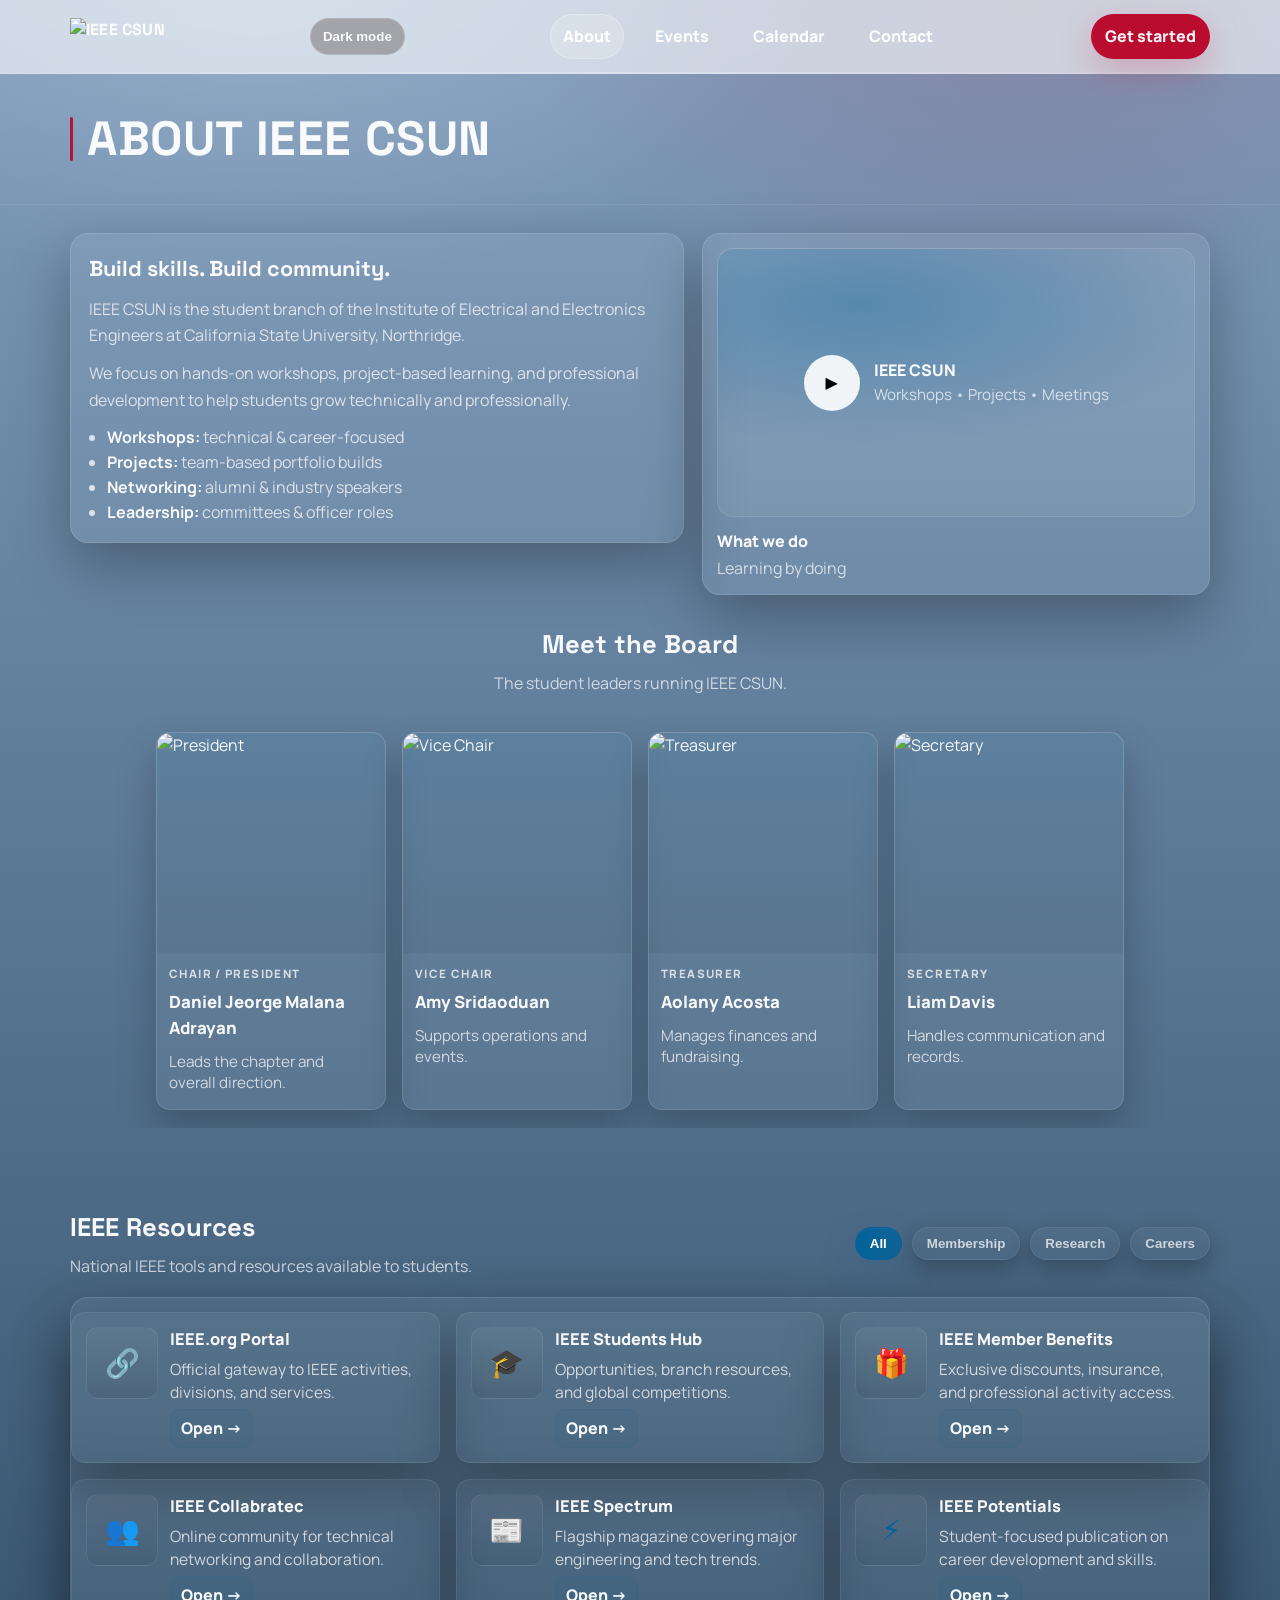
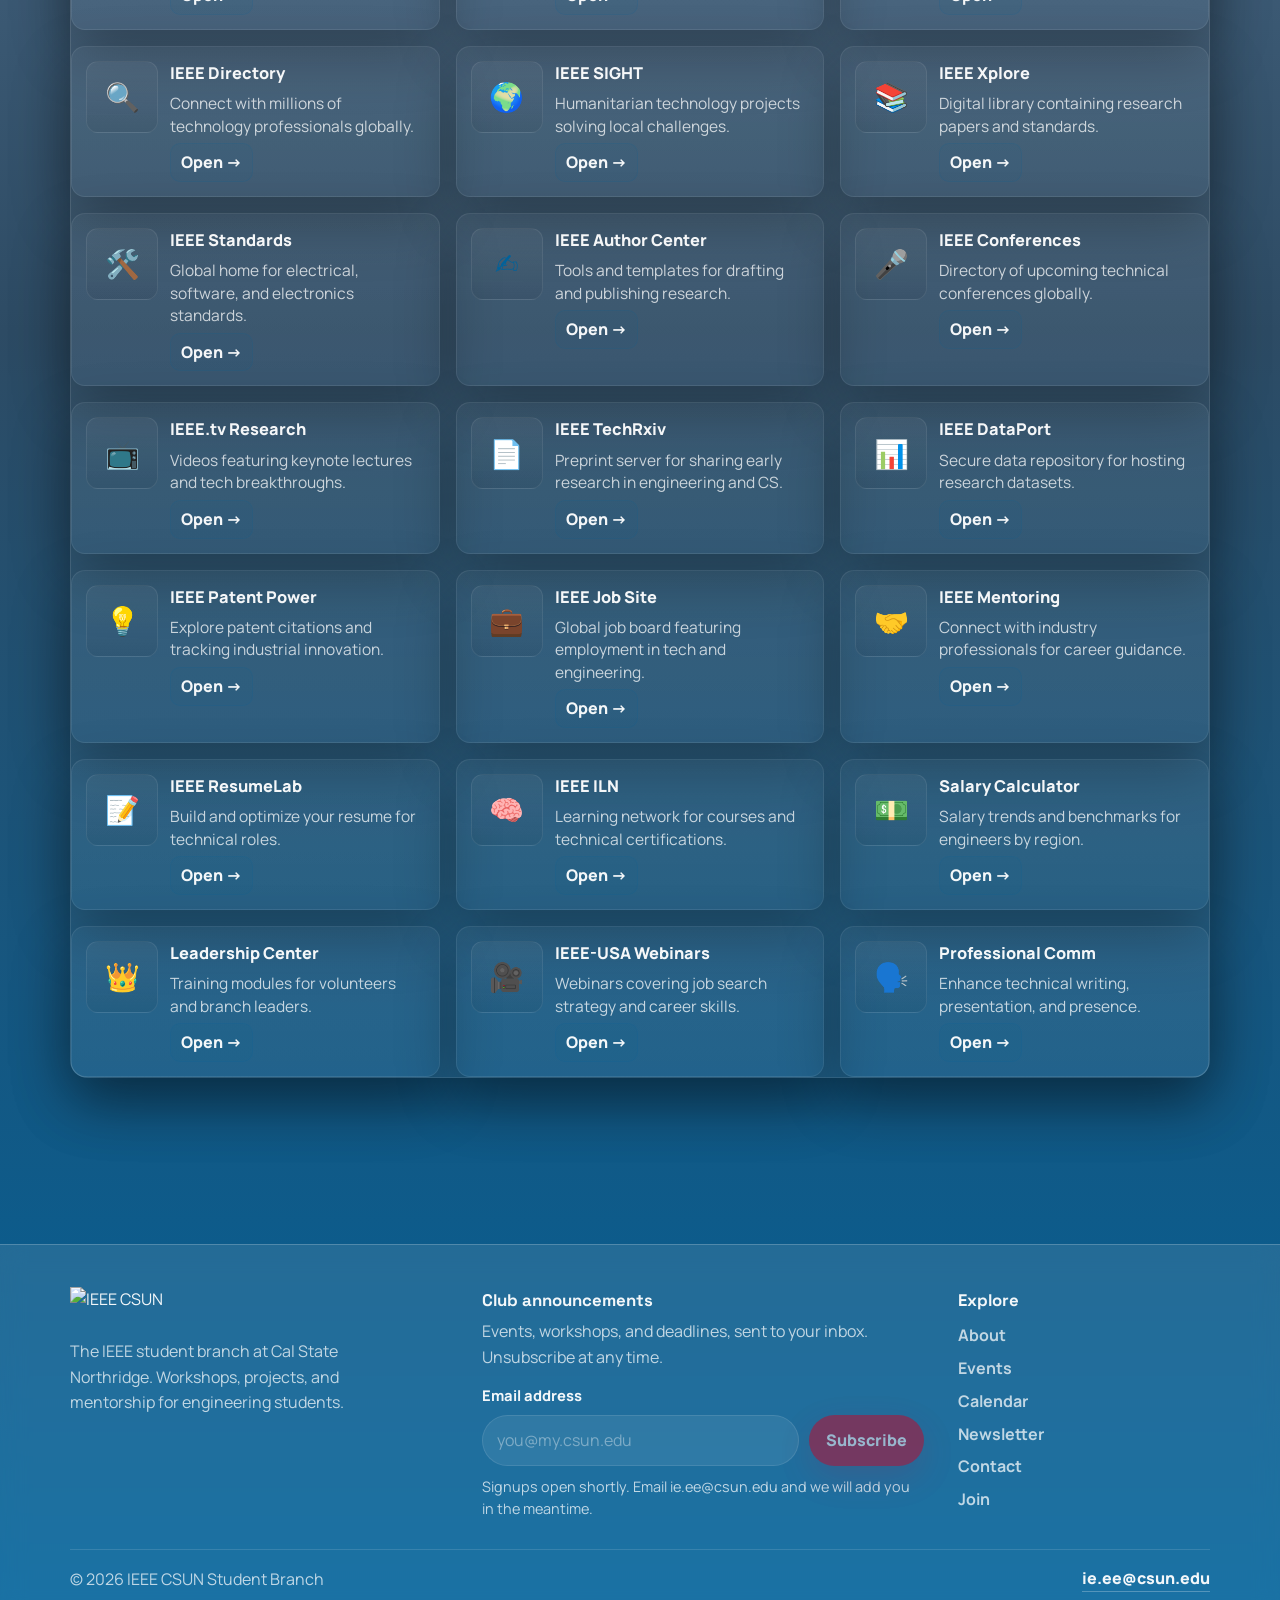
==== commit 3e9cf29f: "Add newsletter signup and on-site archive Members had no way to subscribe to club announcements. The" ====
--- a/about.html
+++ b/about.html
@@ -6,15 +6,6 @@
   <title>About | IEEE CSUN</title>
   <link rel="stylesheet" href="assets/css/styles.css" />
   <script type="text/javascript" src="js" defer></script>
-  <script>
-    /* Runs before first paint so a stored dark theme does not flash light. */
-    try {
-      if (localStorage.getItem("theme") === "dark") {
-        document.documentElement.classList.add("darkmode");
-      }
-    } catch (e) {}
-  </script>
-
 </head>
 
 <body id="cuerpo">
@@ -24,6 +15,13 @@
       <a class="logo logo-only" href="index.html">
   <img src="assets/img/brand/ieee-csun-logo.png" alt="IEEE CSUN">
 </a>
+<button class="nav-theme" id="classChangeButton" data-theme-toggle="" aria-pressed="false" type="button">
+        Dark mode
+      </button>
+
+
+
+
       <nav class="nav-links">
         <a href="about.html" aria-current="page">About</a>
         <a href="events.html">Events</a>
@@ -32,9 +30,6 @@
       </nav>
 
       <a class="nav-cta" href="join.html">Get started</a>
-      <button class="nav-theme" id="classChangeButton" data-theme-toggle="" aria-pressed="false" type="button">
-        Dark mode
-      </button>
     </div>
   </header>
 
@@ -398,8 +393,65 @@
     </section>
   </main>
 
+  <!-- Footer -->
+  <footer class="site-footer">
+    <div class="container footer-inner">
+
+      <div class="footer-about">
+        <img class="footer-logo" src="assets/img/brand/ieee-csun-logo.png" alt="IEEE CSUN">
+        <p class="footer-tagline">
+          The IEEE student branch at Cal State Northridge. Workshops, projects,
+          and mentorship for engineering students.
+        </p>
+      </div>
+
+      <div class="footer-signup">
+        <h2 class="footer-heading">Club announcements</h2>
+        <p class="footer-sub">
+          Events, workshops, and deadlines, sent to your inbox. Unsubscribe at any time.
+        </p>
+
+        <form class="nl-form" data-newsletter-form method="post">
+          <label class="nl-label" for="nl-email-footer">Email address</label>
+          <div class="nl-row">
+            <input class="nl-input" id="nl-email-footer" type="email"
+                   data-newsletter-email required autocomplete="email"
+                   placeholder="you@my.csun.edu" disabled>
+            <button class="btn primary nl-submit" type="submit" disabled>Subscribe</button>
+          </div>
+          <p class="nl-note" data-newsletter-note hidden></p>
+        </form>
+
+        <noscript>
+          <p class="nl-note">
+            Turn on JavaScript to subscribe, or email
+            <a class="inline-link" href="mailto:ie.ee@csun.edu">ie.ee@csun.edu</a>
+            and we will add you to the list.
+          </p>
+        </noscript>
+      </div>
+
+      <nav class="footer-nav" aria-label="Footer">
+        <h2 class="footer-heading">Explore</h2>
+        <ul class="footer-list">
+          <li><a href="about.html">About</a></li>
+          <li><a href="events.html">Events</a></li>
+          <li><a href="calendar.html">Calendar</a></li>
+          <li><a href="newsletter.html">Newsletter</a></li>
+          <li><a href="contact.html">Contact</a></li>
+          <li><a href="join.html">Join</a></li>
+        </ul>
+      </nav>
+
+    </div>
+
+    <div class="container footer-bottom">
+      <p class="footer-copy">&copy; 2026 IEEE CSUN Student Branch</p>
+      <a class="inline-link" href="mailto:ie.ee@csun.edu">ie.ee@csun.edu</a>
+    </div>
+  </footer>
+
   <!-- Go to top button -->
   <button class="to-top" aria-label="Go to top">↑</button>
-  <script src="assets/js/main.js"></script>
 </body>
 </html>
--- a/assets/css/styles.css
+++ b/assets/css/styles.css
@@ -35,7 +35,7 @@
   --me-mori:#435180;
 }
 
-:root.darkmode{
+.darkmode{
   /* Brand */
   --ieee-blue: #00629B;   /* IEEE blue */
   --csun-red: #ba0c2f;    /* keep your existing red */
@@ -1329,7 +1329,7 @@
   border-color: rgba(10,18,34,.10);
   background: rgba(255,255,255,.80);
 }
-/* Theme toggle button (fits nav, last item so it sits top-right) */
+/* Theme toggle button (fits nav) */
 .nav-theme{
   background: rgba(95, 83, 83, 0.412);
   border: 1px solid rgba(255,255,255,.16);
@@ -1575,3 +1575,176 @@
 .logo-only img{
   height: 36px;
 }
+
+/* =========================================================
+   Site footer + newsletter
+   Colours come from the theme variables only, so this block
+   follows :root.darkmode with no separate dark rules.
+   ========================================================= */
+.site-footer{
+  margin-top: 60px;
+  border-top: 1px solid var(--line);
+  background: var(--panel);
+  backdrop-filter: blur(12px);
+}
+.footer-inner{
+  display: grid;
+  grid-template-columns: 1.2fr 1.4fr .8fr;
+  gap: 34px;
+  padding: 42px 0 30px;
+}
+.footer-about{ display:flex; flex-direction:column; gap:12px; }
+.footer-logo{ height: 40px; width:auto; }
+.footer-tagline{
+  margin:0;
+  color: var(--muted);
+  max-width: 34ch;
+  line-height: 1.6;
+}
+.footer-heading{
+  margin: 0 0 6px;
+  font-family: "Space Grotesk", system-ui, sans-serif;
+  font-size: 1.05rem;
+  color: var(--text);
+}
+.footer-sub{
+  margin: 0 0 14px;
+  color: var(--muted);
+  max-width: 44ch;
+  line-height: 1.6;
+}
+.footer-nav .footer-heading{ margin-bottom: 10px; }
+.footer-list{ list-style:none; margin:0; padding:0; display:grid; gap:8px; }
+.footer-list a{
+  text-decoration:none;
+  color: var(--muted);
+  font-weight: 700;
+}
+.footer-list a:hover{ color: var(--text); }
+.footer-bottom{
+  display:flex;
+  align-items:center;
+  justify-content:space-between;
+  gap: 12px;
+  flex-wrap: wrap;
+  padding: 16px 0 26px;
+  border-top: 1px solid var(--line2);
+  color: var(--muted);
+}
+.footer-copy{ margin:0; }
+
+/* Signup form ------------------------------------------------ */
+.nl-form{ margin:0; }
+.nl-label{
+  display:block;
+  margin-bottom: 8px;
+  font-weight: 750;
+  color: var(--text);
+  font-size: .92rem;
+}
+.nl-row{ display:flex; gap:10px; flex-wrap:wrap; }
+.nl-input{
+  flex: 1 1 220px;
+  min-width: 0;
+  padding: 12px 14px;
+  border-radius: 999px;
+  border: 1px solid var(--line);
+  background: var(--panel2);
+  color: var(--text);
+  font: inherit;
+}
+.nl-input::placeholder{ color: var(--muted); }
+.nl-input:focus-visible,
+.nl-submit:focus-visible{
+  outline: 2px solid var(--ieee-blue);
+  outline-offset: 2px;
+}
+.nl-submit{ cursor:pointer; font: inherit; font-weight: 900; }
+.nl-input:disabled,
+.nl-submit:disabled{ opacity: .55; cursor: not-allowed; }
+.nl-note{
+  margin: 10px 0 0;
+  color: var(--muted);
+  font-size: .9rem;
+  line-height: 1.5;
+}
+.nl-note[hidden]{ display:none; }
+
+/* EmailOctopus spam trap. Hidden from people, still submitted by bots. */
+.nl-hp{
+  position:absolute;
+  left:-9999px;
+  width:1px;
+  height:1px;
+  overflow:hidden;
+}
+
+/* Newsletter page -------------------------------------------- */
+.nl-hero{ padding: 54px 0 28px; }
+.nl-hero-inner{ display:flex; flex-direction:column; gap:14px; max-width: 720px; }
+.nl-title{
+  margin:0;
+  font-family: "Space Grotesk", system-ui, sans-serif;
+  font-size: clamp(2rem, 5vw, 3rem);
+  color: var(--text);
+}
+.nl-subtitle{ margin:0; color: var(--muted); line-height:1.65; }
+.nl-form--wide .nl-input{ flex-basis: 320px; }
+.nl-banner{
+  padding: 14px 16px;
+  border-radius: 14px;
+  border: 1px solid var(--line);
+  background: var(--panel2);
+  color: var(--text);
+  line-height: 1.55;
+}
+.nl-banner[hidden]{ display:none; }
+
+/* Archive ----------------------------------------------------- */
+.nl-archive-section{ padding: 10px 0 70px; }
+.nl-archive{ display:grid; gap:14px; margin-top: 18px; }
+.nl-archive-msg{
+  text-align:center;
+  padding: 30px;
+  color: var(--muted);
+}
+.nl-issue{
+  background: var(--panel);
+  border: 1px solid var(--line);
+  border-radius: var(--radius);
+  box-shadow: var(--shadow);
+  padding: 18px 20px;
+}
+.nl-issue-date{
+  color: var(--muted);
+  font-size: .85rem;
+  font-weight: 750;
+  letter-spacing: .3px;
+  text-transform: uppercase;
+}
+.nl-issue-title{
+  margin: 6px 0 8px;
+  font-family: "Space Grotesk", system-ui, sans-serif;
+  font-size: 1.2rem;
+  color: var(--text);
+}
+.nl-issue-summary{ margin:0; color: var(--muted); line-height:1.65; }
+.nl-issue-body{
+  margin: 0;
+  color: var(--muted);
+  line-height: 1.7;
+  white-space: pre-wrap;
+  overflow-wrap: anywhere;
+}
+.nl-issue-link{ display:inline-block; margin-top: 12px; }
+
+@media (max-width: 900px){
+  .footer-inner{ grid-template-columns: 1fr 1fr; }
+  .footer-nav{ grid-column: 1 / -1; }
+}
+@media (max-width: 640px){
+  .footer-inner{ grid-template-columns: 1fr; gap: 26px; padding: 32px 0 24px; }
+  .footer-bottom{ justify-content:flex-start; }
+  .nl-row{ flex-direction: column; align-items: stretch; }
+  .nl-submit{ justify-content:center; }
+}
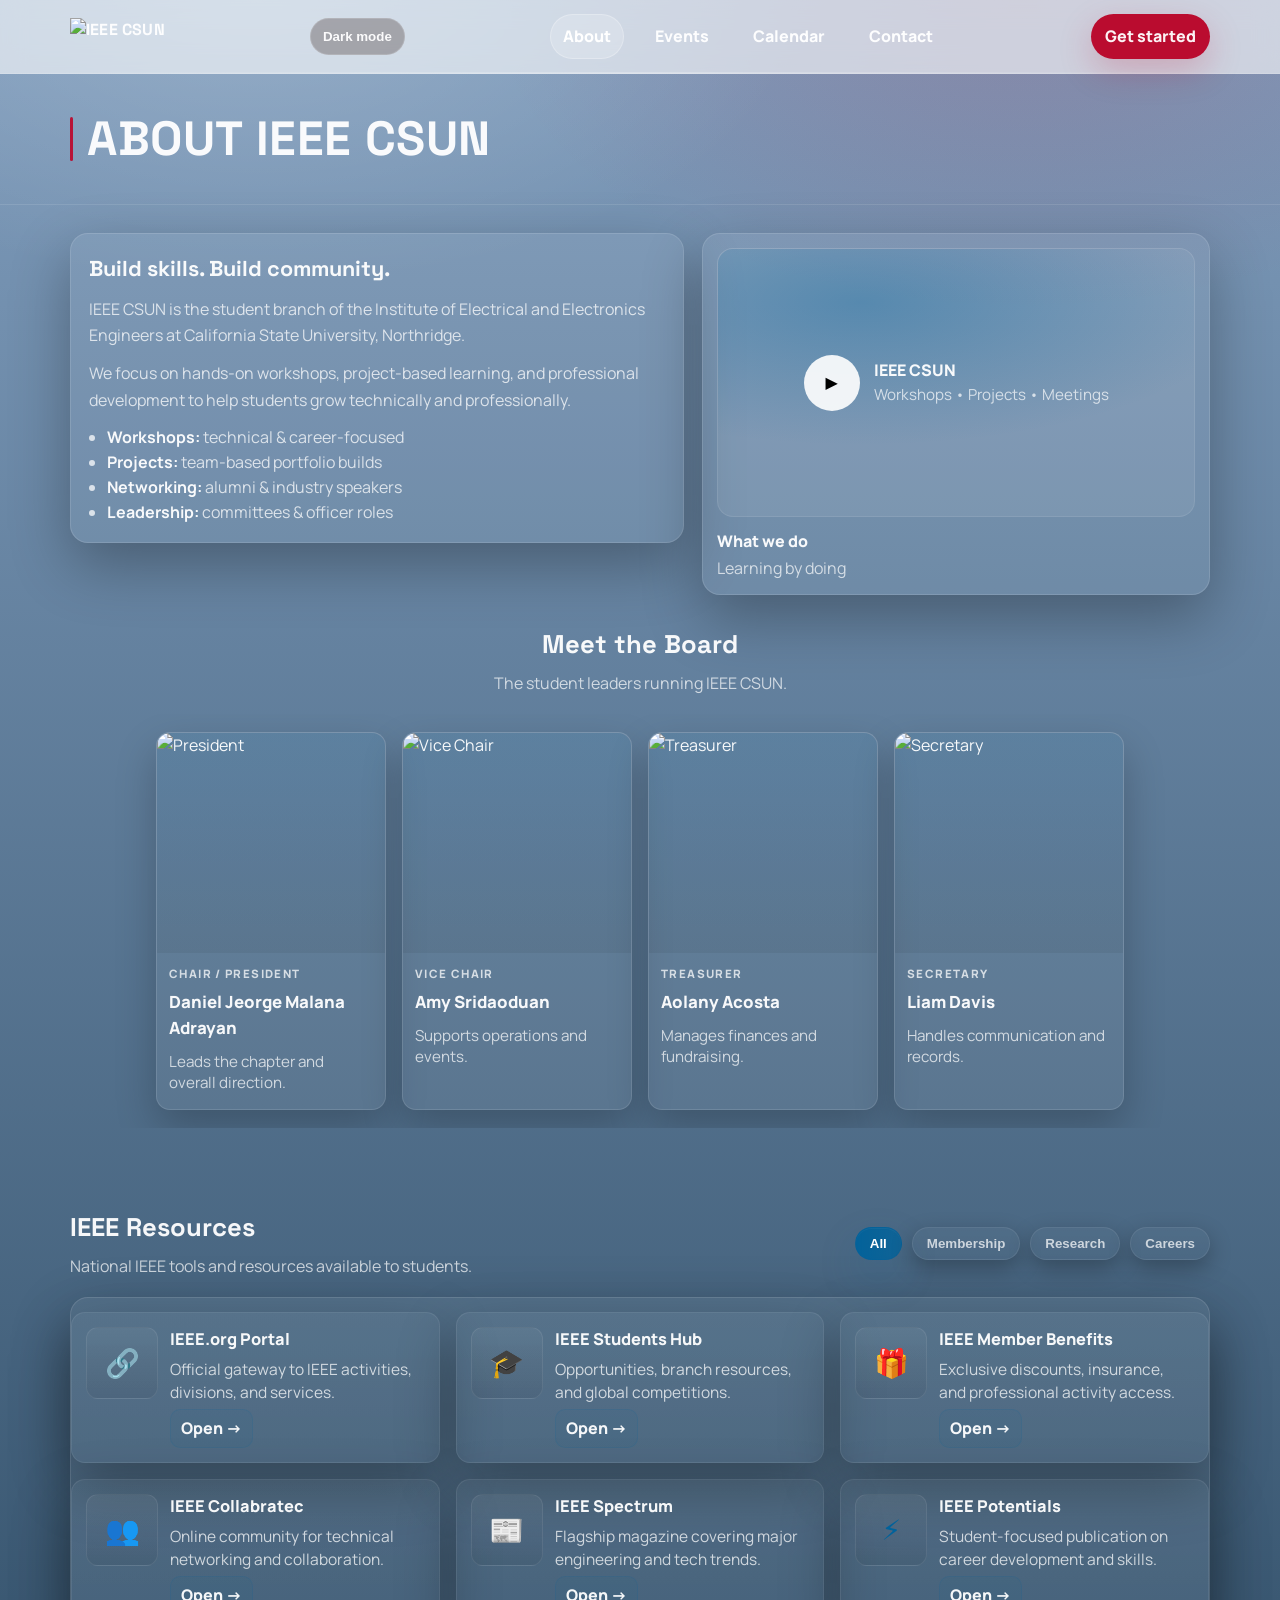
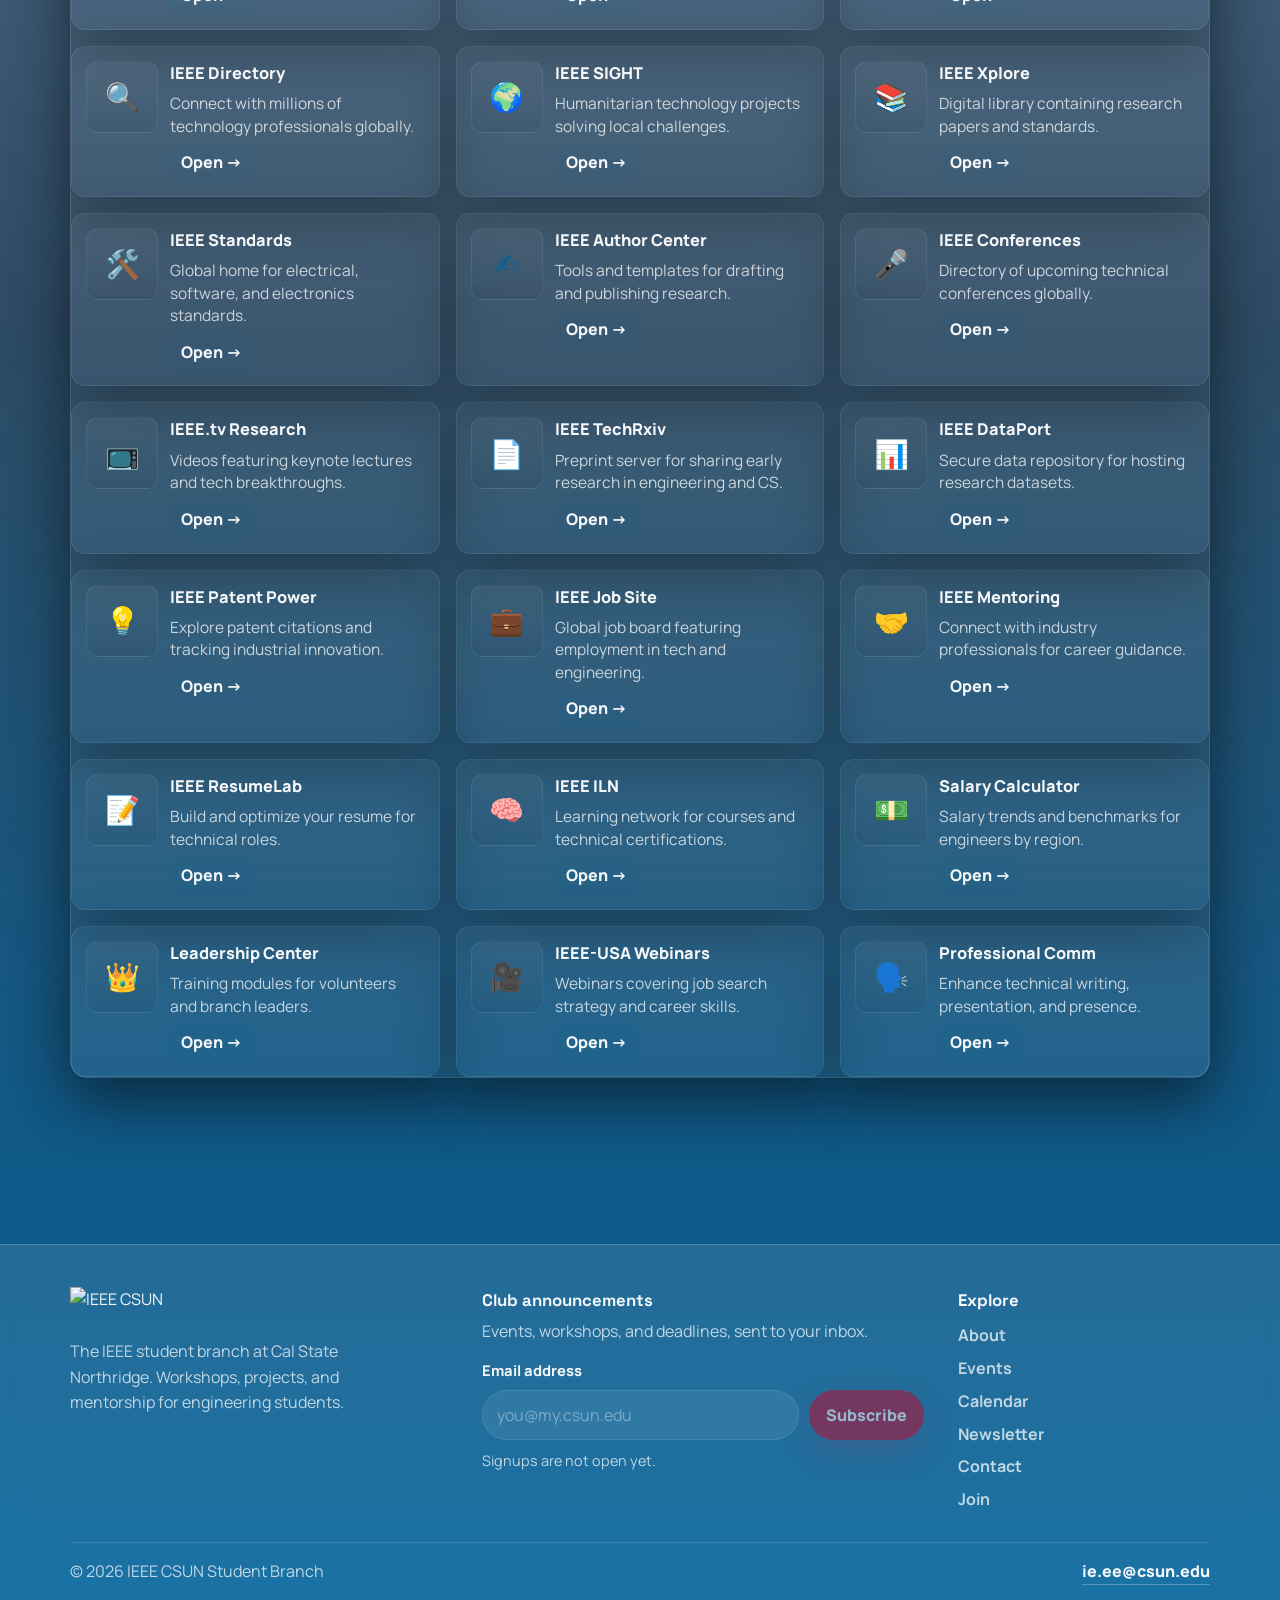
==== commit 989b3ce7: "Drop promises made on the club's behalf; add newsletter button to join page The signup copy committe" ====
--- a/about.html
+++ b/about.html
@@ -408,7 +408,7 @@
       <div class="footer-signup">
         <h2 class="footer-heading">Club announcements</h2>
         <p class="footer-sub">
-          Events, workshops, and deadlines, sent to your inbox. Unsubscribe at any time.
+          Events, workshops, and deadlines, sent to your inbox.
         </p>
 
         <form class="nl-form" data-newsletter-form method="post">
@@ -423,11 +423,7 @@
         </form>
 
         <noscript>
-          <p class="nl-note">
-            Turn on JavaScript to subscribe, or email
-            <a class="inline-link" href="mailto:ie.ee@csun.edu">ie.ee@csun.edu</a>
-            and we will add you to the list.
-          </p>
+          <p class="nl-note">Turn on JavaScript to subscribe.</p>
         </noscript>
       </div>
 
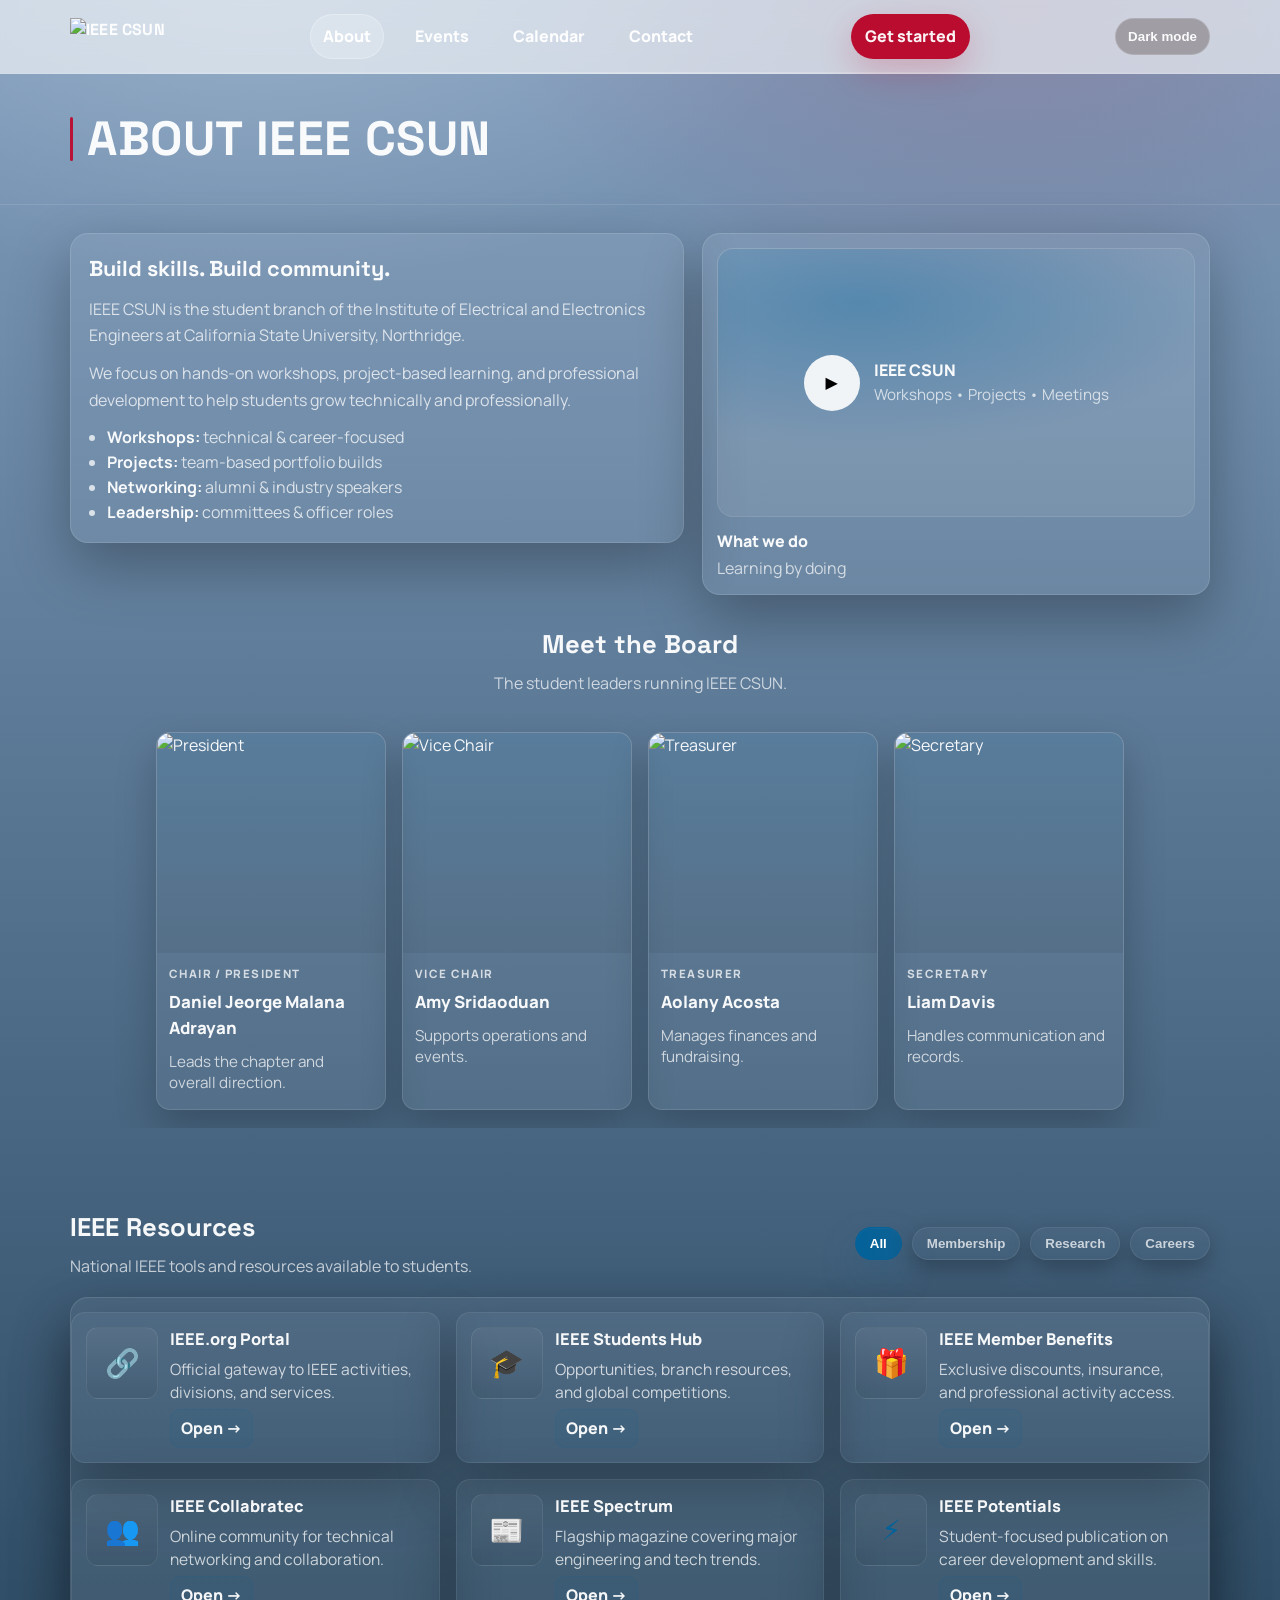
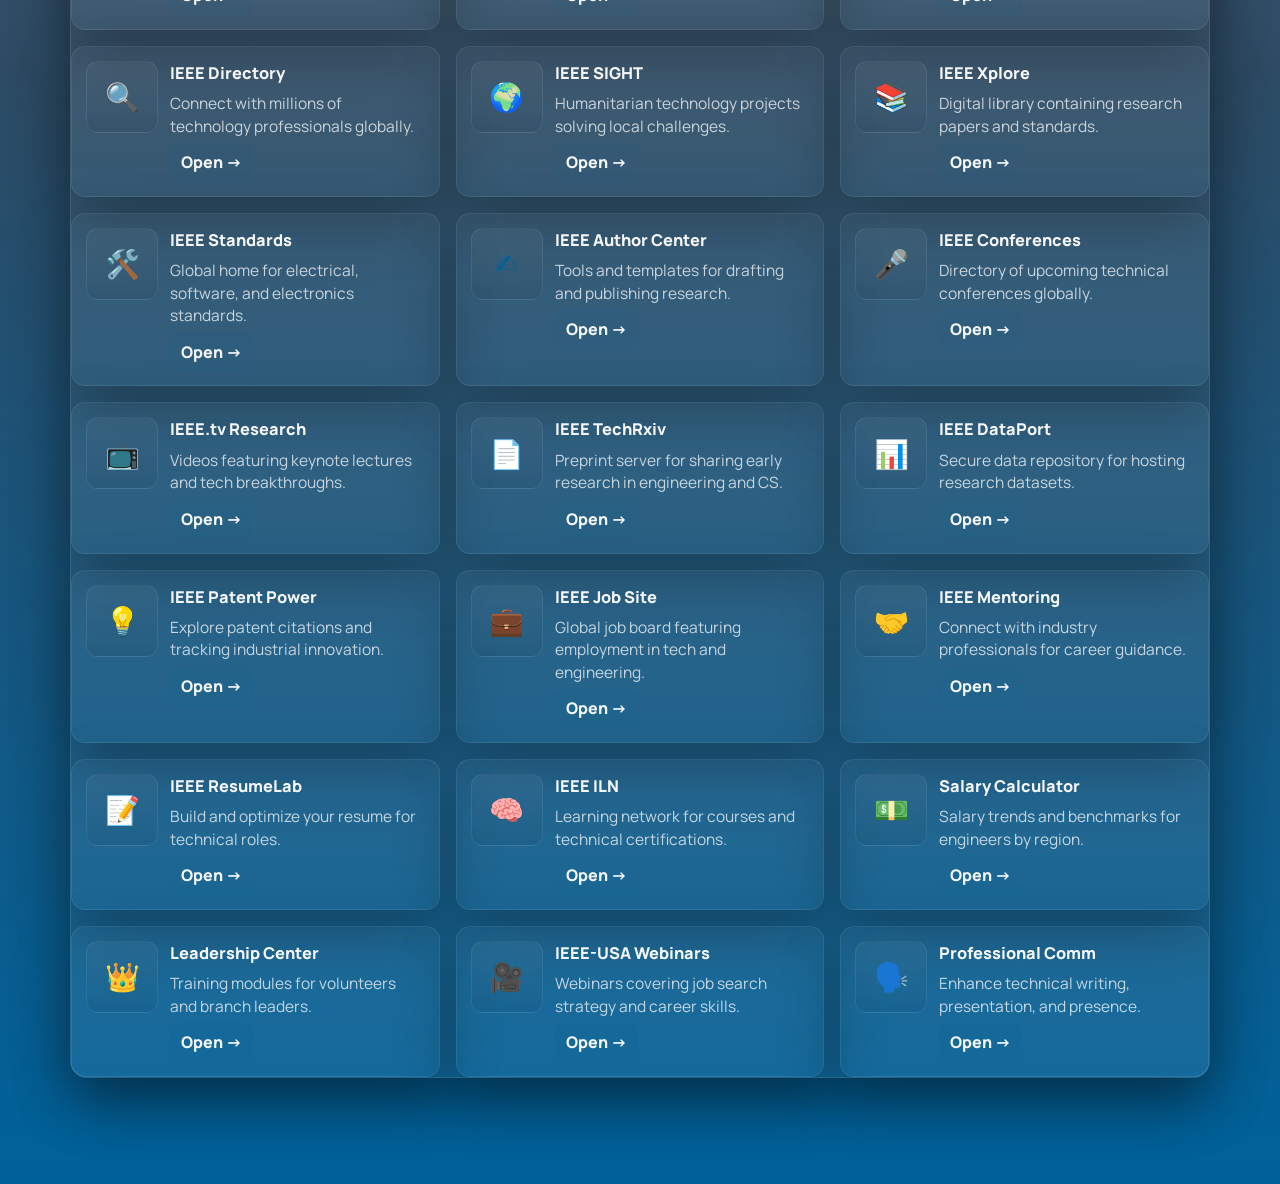
==== commit 7d4010a9: "Merge pull request #4 from NikitaUlianov123/darkmode-toggle-topright Move theme toggle to top right " ====
--- a/about.html
+++ b/about.html
@@ -6,6 +6,15 @@
   <title>About | IEEE CSUN</title>
   <link rel="stylesheet" href="assets/css/styles.css" />
   <script type="text/javascript" src="js" defer></script>
+  <script>
+    /* Runs before first paint so a stored dark theme does not flash light. */
+    try {
+      if (localStorage.getItem("theme") === "dark") {
+        document.documentElement.classList.add("darkmode");
+      }
+    } catch (e) {}
+  </script>
+
 </head>
 
 <body id="cuerpo">
@@ -15,13 +24,6 @@
       <a class="logo logo-only" href="index.html">
   <img src="assets/img/brand/ieee-csun-logo.png" alt="IEEE CSUN">
 </a>
-<button class="nav-theme" id="classChangeButton" data-theme-toggle="" aria-pressed="false" type="button">
-        Dark mode
-      </button>
-
-
-
-
       <nav class="nav-links">
         <a href="about.html" aria-current="page">About</a>
         <a href="events.html">Events</a>
@@ -30,6 +32,9 @@
       </nav>
 
       <a class="nav-cta" href="join.html">Get started</a>
+      <button class="nav-theme" id="classChangeButton" data-theme-toggle="" aria-pressed="false" type="button">
+        Dark mode
+      </button>
     </div>
   </header>
 
@@ -393,61 +398,8 @@
     </section>
   </main>
 
-  <!-- Footer -->
-  <footer class="site-footer">
-    <div class="container footer-inner">
-
-      <div class="footer-about">
-        <img class="footer-logo" src="assets/img/brand/ieee-csun-logo.png" alt="IEEE CSUN">
-        <p class="footer-tagline">
-          The IEEE student branch at Cal State Northridge. Workshops, projects,
-          and mentorship for engineering students.
-        </p>
-      </div>
-
-      <div class="footer-signup">
-        <h2 class="footer-heading">Club announcements</h2>
-        <p class="footer-sub">
-          Events, workshops, and deadlines, sent to your inbox.
-        </p>
-
-        <form class="nl-form" data-newsletter-form method="post">
-          <label class="nl-label" for="nl-email-footer">Email address</label>
-          <div class="nl-row">
-            <input class="nl-input" id="nl-email-footer" type="email"
-                   data-newsletter-email required autocomplete="email"
-                   placeholder="you@my.csun.edu" disabled>
-            <button class="btn primary nl-submit" type="submit" disabled>Subscribe</button>
-          </div>
-          <p class="nl-note" data-newsletter-note hidden></p>
-        </form>
-
-        <noscript>
-          <p class="nl-note">Turn on JavaScript to subscribe.</p>
-        </noscript>
-      </div>
-
-      <nav class="footer-nav" aria-label="Footer">
-        <h2 class="footer-heading">Explore</h2>
-        <ul class="footer-list">
-          <li><a href="about.html">About</a></li>
-          <li><a href="events.html">Events</a></li>
-          <li><a href="calendar.html">Calendar</a></li>
-          <li><a href="newsletter.html">Newsletter</a></li>
-          <li><a href="contact.html">Contact</a></li>
-          <li><a href="join.html">Join</a></li>
-        </ul>
-      </nav>
-
-    </div>
-
-    <div class="container footer-bottom">
-      <p class="footer-copy">&copy; 2026 IEEE CSUN Student Branch</p>
-      <a class="inline-link" href="mailto:ie.ee@csun.edu">ie.ee@csun.edu</a>
-    </div>
-  </footer>
-
   <!-- Go to top button -->
   <button class="to-top" aria-label="Go to top">↑</button>
+  <script src="assets/js/main.js"></script>
 </body>
 </html>
--- a/assets/css/styles.css
+++ b/assets/css/styles.css
@@ -35,7 +35,7 @@
   --me-mori:#435180;
 }
 
-.darkmode{
+:root.darkmode{
   /* Brand */
   --ieee-blue: #00629B;   /* IEEE blue */
   --csun-red: #ba0c2f;    /* keep your existing red */
@@ -1329,7 +1329,7 @@
   border-color: rgba(10,18,34,.10);
   background: rgba(255,255,255,.80);
 }
-/* Theme toggle button (fits nav) */
+/* Theme toggle button (fits nav, last item so it sits top-right) */
 .nav-theme{
   background: rgba(95, 83, 83, 0.412);
   border: 1px solid rgba(255,255,255,.16);
@@ -1575,176 +1575,3 @@
 .logo-only img{
   height: 36px;
 }
-
-/* =========================================================
-   Site footer + newsletter
-   Colours come from the theme variables only, so this block
-   follows :root.darkmode with no separate dark rules.
-   ========================================================= */
-.site-footer{
-  margin-top: 60px;
-  border-top: 1px solid var(--line);
-  background: var(--panel);
-  backdrop-filter: blur(12px);
-}
-.footer-inner{
-  display: grid;
-  grid-template-columns: 1.2fr 1.4fr .8fr;
-  gap: 34px;
-  padding: 42px 0 30px;
-}
-.footer-about{ display:flex; flex-direction:column; gap:12px; }
-.footer-logo{ height: 40px; width:auto; }
-.footer-tagline{
-  margin:0;
-  color: var(--muted);
-  max-width: 34ch;
-  line-height: 1.6;
-}
-.footer-heading{
-  margin: 0 0 6px;
-  font-family: "Space Grotesk", system-ui, sans-serif;
-  font-size: 1.05rem;
-  color: var(--text);
-}
-.footer-sub{
-  margin: 0 0 14px;
-  color: var(--muted);
-  max-width: 44ch;
-  line-height: 1.6;
-}
-.footer-nav .footer-heading{ margin-bottom: 10px; }
-.footer-list{ list-style:none; margin:0; padding:0; display:grid; gap:8px; }
-.footer-list a{
-  text-decoration:none;
-  color: var(--muted);
-  font-weight: 700;
-}
-.footer-list a:hover{ color: var(--text); }
-.footer-bottom{
-  display:flex;
-  align-items:center;
-  justify-content:space-between;
-  gap: 12px;
-  flex-wrap: wrap;
-  padding: 16px 0 26px;
-  border-top: 1px solid var(--line2);
-  color: var(--muted);
-}
-.footer-copy{ margin:0; }
-
-/* Signup form ------------------------------------------------ */
-.nl-form{ margin:0; }
-.nl-label{
-  display:block;
-  margin-bottom: 8px;
-  font-weight: 750;
-  color: var(--text);
-  font-size: .92rem;
-}
-.nl-row{ display:flex; gap:10px; flex-wrap:wrap; }
-.nl-input{
-  flex: 1 1 220px;
-  min-width: 0;
-  padding: 12px 14px;
-  border-radius: 999px;
-  border: 1px solid var(--line);
-  background: var(--panel2);
-  color: var(--text);
-  font: inherit;
-}
-.nl-input::placeholder{ color: var(--muted); }
-.nl-input:focus-visible,
-.nl-submit:focus-visible{
-  outline: 2px solid var(--ieee-blue);
-  outline-offset: 2px;
-}
-.nl-submit{ cursor:pointer; font: inherit; font-weight: 900; }
-.nl-input:disabled,
-.nl-submit:disabled{ opacity: .55; cursor: not-allowed; }
-.nl-note{
-  margin: 10px 0 0;
-  color: var(--muted);
-  font-size: .9rem;
-  line-height: 1.5;
-}
-.nl-note[hidden]{ display:none; }
-
-/* EmailOctopus spam trap. Hidden from people, still submitted by bots. */
-.nl-hp{
-  position:absolute;
-  left:-9999px;
-  width:1px;
-  height:1px;
-  overflow:hidden;
-}
-
-/* Newsletter page -------------------------------------------- */
-.nl-hero{ padding: 54px 0 28px; }
-.nl-hero-inner{ display:flex; flex-direction:column; gap:14px; max-width: 720px; }
-.nl-title{
-  margin:0;
-  font-family: "Space Grotesk", system-ui, sans-serif;
-  font-size: clamp(2rem, 5vw, 3rem);
-  color: var(--text);
-}
-.nl-subtitle{ margin:0; color: var(--muted); line-height:1.65; }
-.nl-form--wide .nl-input{ flex-basis: 320px; }
-.nl-banner{
-  padding: 14px 16px;
-  border-radius: 14px;
-  border: 1px solid var(--line);
-  background: var(--panel2);
-  color: var(--text);
-  line-height: 1.55;
-}
-.nl-banner[hidden]{ display:none; }
-
-/* Archive ----------------------------------------------------- */
-.nl-archive-section{ padding: 10px 0 70px; }
-.nl-archive{ display:grid; gap:14px; margin-top: 18px; }
-.nl-archive-msg{
-  text-align:center;
-  padding: 30px;
-  color: var(--muted);
-}
-.nl-issue{
-  background: var(--panel);
-  border: 1px solid var(--line);
-  border-radius: var(--radius);
-  box-shadow: var(--shadow);
-  padding: 18px 20px;
-}
-.nl-issue-date{
-  color: var(--muted);
-  font-size: .85rem;
-  font-weight: 750;
-  letter-spacing: .3px;
-  text-transform: uppercase;
-}
-.nl-issue-title{
-  margin: 6px 0 8px;
-  font-family: "Space Grotesk", system-ui, sans-serif;
-  font-size: 1.2rem;
-  color: var(--text);
-}
-.nl-issue-summary{ margin:0; color: var(--muted); line-height:1.65; }
-.nl-issue-body{
-  margin: 0;
-  color: var(--muted);
-  line-height: 1.7;
-  white-space: pre-wrap;
-  overflow-wrap: anywhere;
-}
-.nl-issue-link{ display:inline-block; margin-top: 12px; }
-
-@media (max-width: 900px){
-  .footer-inner{ grid-template-columns: 1fr 1fr; }
-  .footer-nav{ grid-column: 1 / -1; }
-}
-@media (max-width: 640px){
-  .footer-inner{ grid-template-columns: 1fr; gap: 26px; padding: 32px 0 24px; }
-  .footer-bottom{ justify-content:flex-start; }
-  .nl-row{ flex-direction: column; align-items: stretch; }
-  .nl-submit{ justify-content:center; }
-}
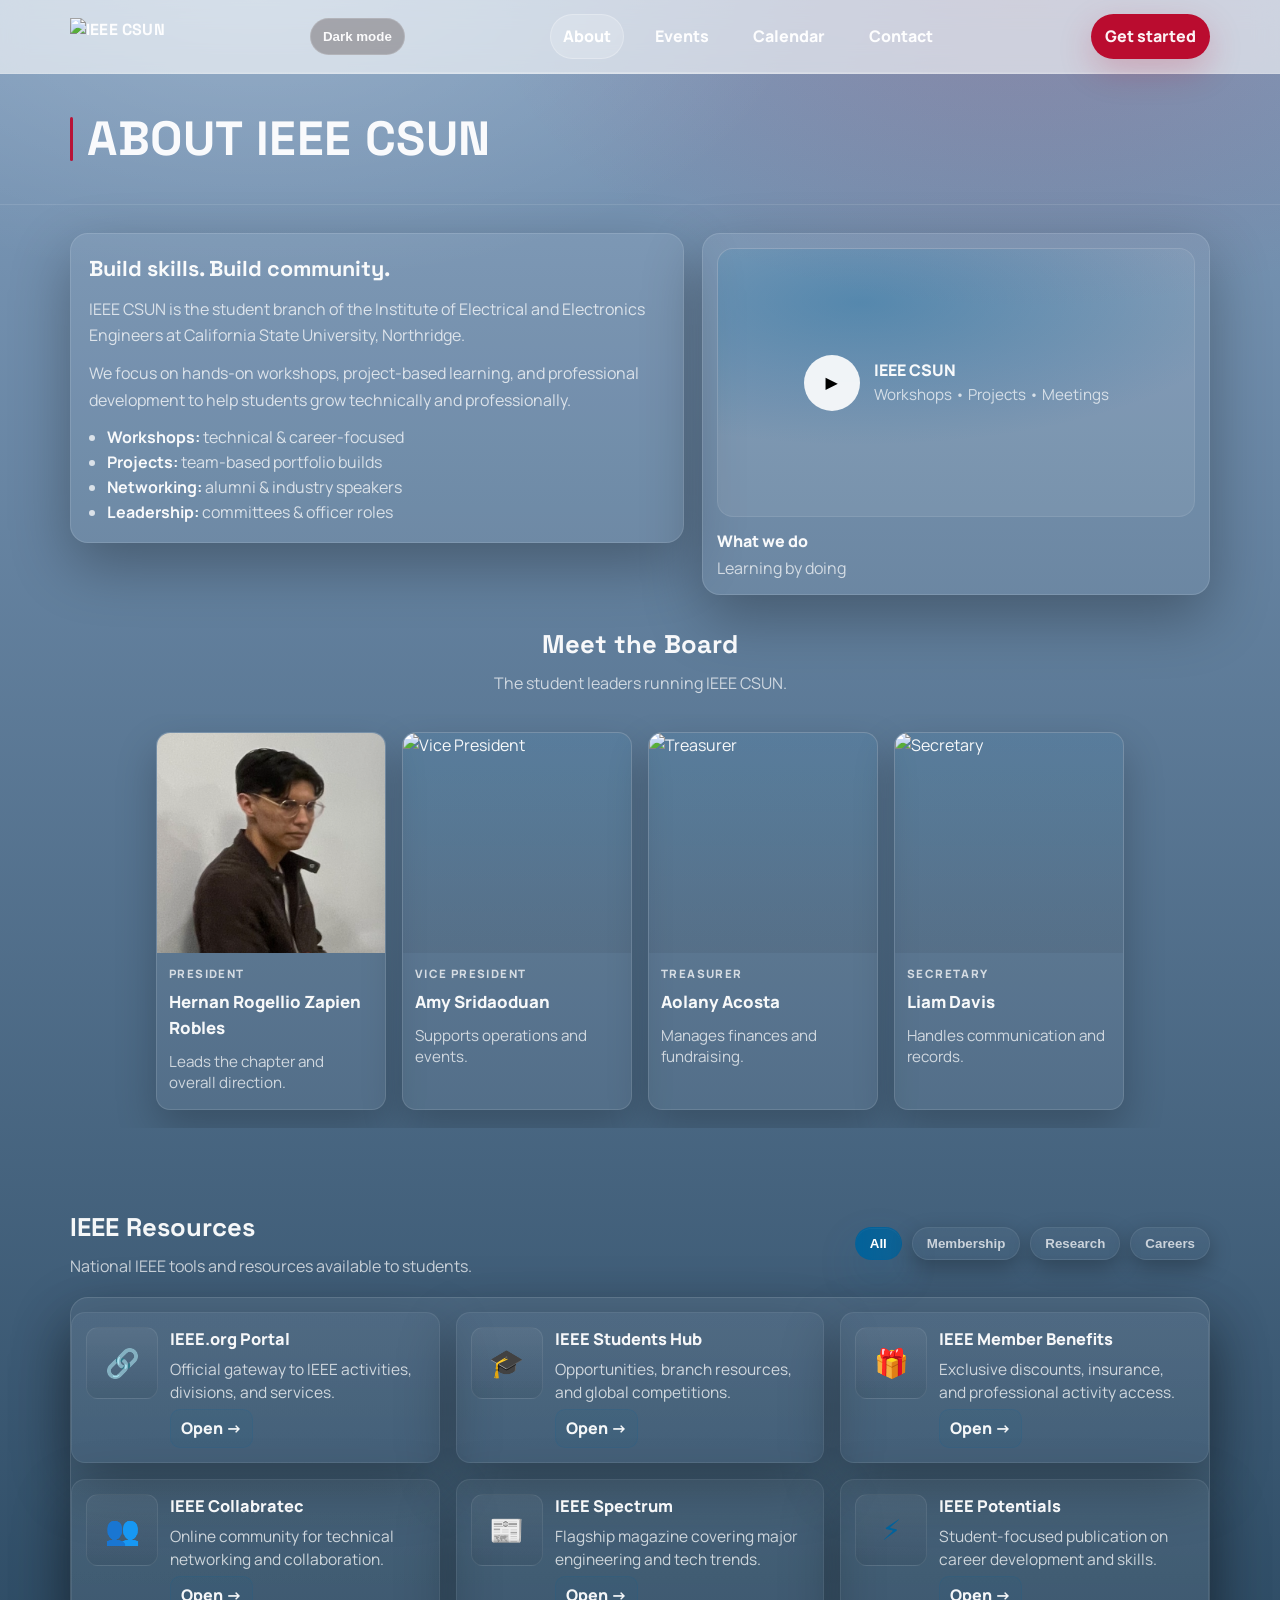
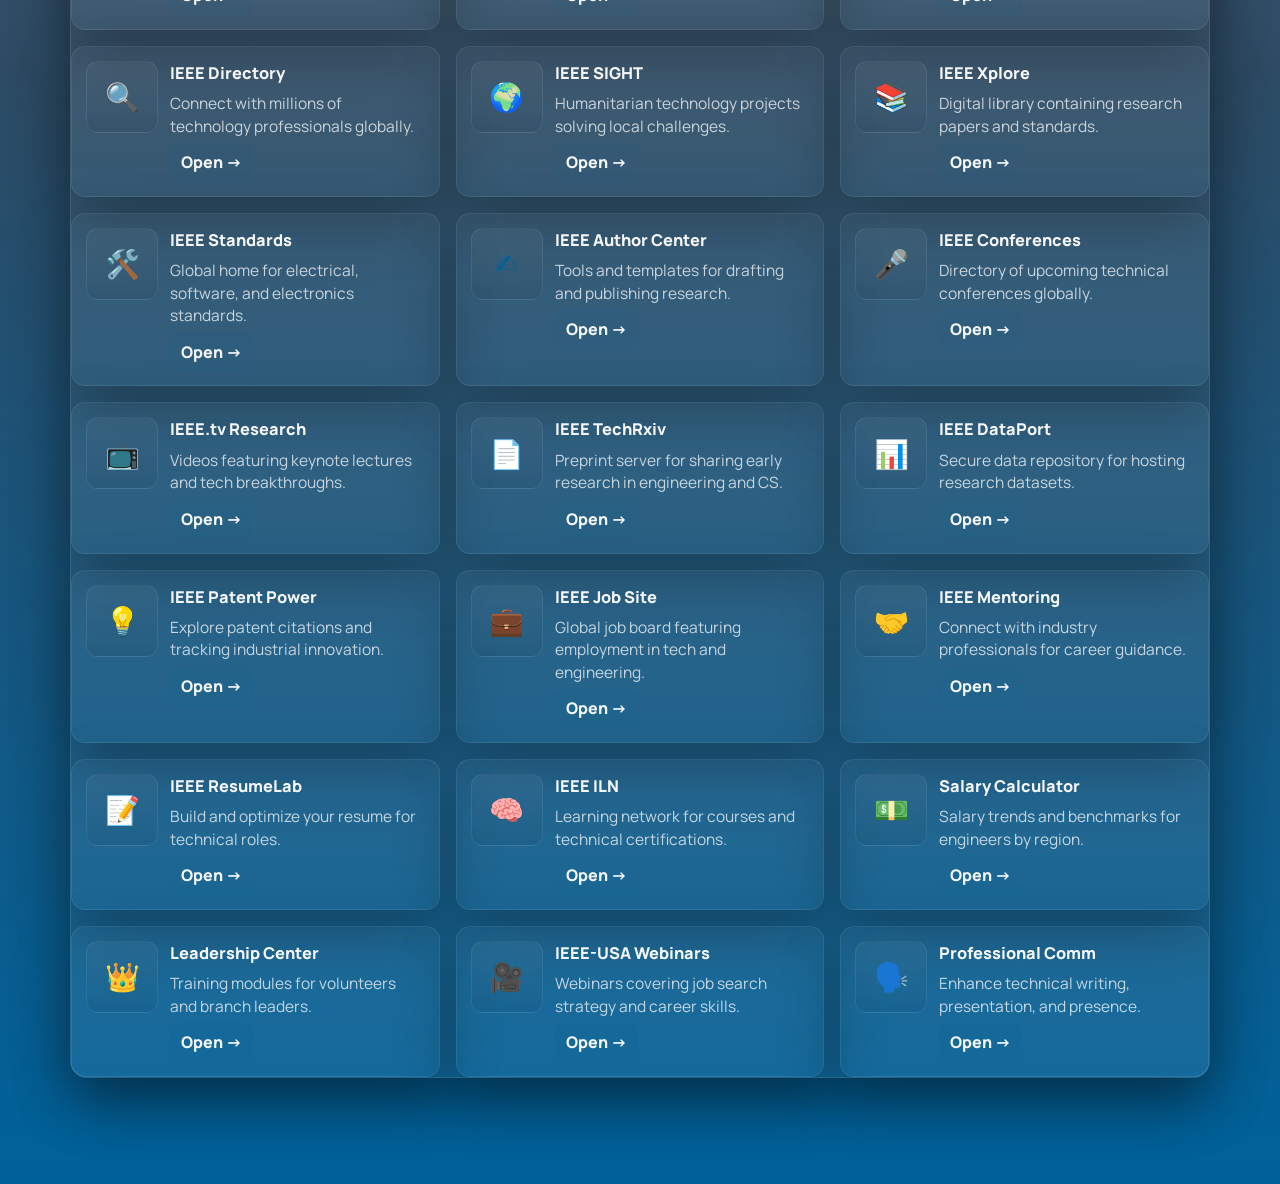
==== commit 4a518af8: "Update board: President/Vice President titles, new president Rename Chair / President to President a" ====
--- a/about.html
+++ b/about.html
@@ -6,15 +6,6 @@
   <title>About | IEEE CSUN</title>
   <link rel="stylesheet" href="assets/css/styles.css" />
   <script type="text/javascript" src="js" defer></script>
-  <script>
-    /* Runs before first paint so a stored dark theme does not flash light. */
-    try {
-      if (localStorage.getItem("theme") === "dark") {
-        document.documentElement.classList.add("darkmode");
-      }
-    } catch (e) {}
-  </script>
-
 </head>
 
 <body id="cuerpo">
@@ -24,6 +15,13 @@
       <a class="logo logo-only" href="index.html">
   <img src="assets/img/brand/ieee-csun-logo.png" alt="IEEE CSUN">
 </a>
+<button class="nav-theme" id="classChangeButton" data-theme-toggle="" aria-pressed="false" type="button">
+        Dark mode
+      </button>
+
+
+
+
       <nav class="nav-links">
         <a href="about.html" aria-current="page">About</a>
         <a href="events.html">Events</a>
@@ -32,9 +30,6 @@
       </nav>
 
       <a class="nav-cta" href="join.html">Get started</a>
-      <button class="nav-theme" id="classChangeButton" data-theme-toggle="" aria-pressed="false" type="button">
-        Dark mode
-      </button>
     </div>
   </header>
 
@@ -111,18 +106,18 @@
 
         <div class="team-row" id="teamRow">
           <article class="team-card">
-            <img class="team-photo" src="assets/img/board1.jpg" alt="President" />
+            <img class="team-photo" src="assets/img/hernan.webp" alt="President" />
             <div class="team-body">
-              <div class="team-role">Chair / President</div>
-              <div class="team-name">Daniel Jeorge Malana Adrayan </div>
+              <div class="team-role">President</div>
+              <div class="team-name">Hernan Rogellio Zapien Robles</div>
               <div class="team-bio">Leads the chapter and overall direction.</div>
             </div>
           </article>
 
           <article class="team-card">
-            <img class="team-photo" src="assets/img/board2.jpg" alt="Vice Chair" />
+            <img class="team-photo" src="assets/img/board2.jpg" alt="Vice President" />
             <div class="team-body">
-              <div class="team-role">Vice Chair</div>
+              <div class="team-role">Vice President</div>
               <div class="team-name">Amy Sridaoduan</div>
               <div class="team-bio">Supports operations and events.</div>
             </div>
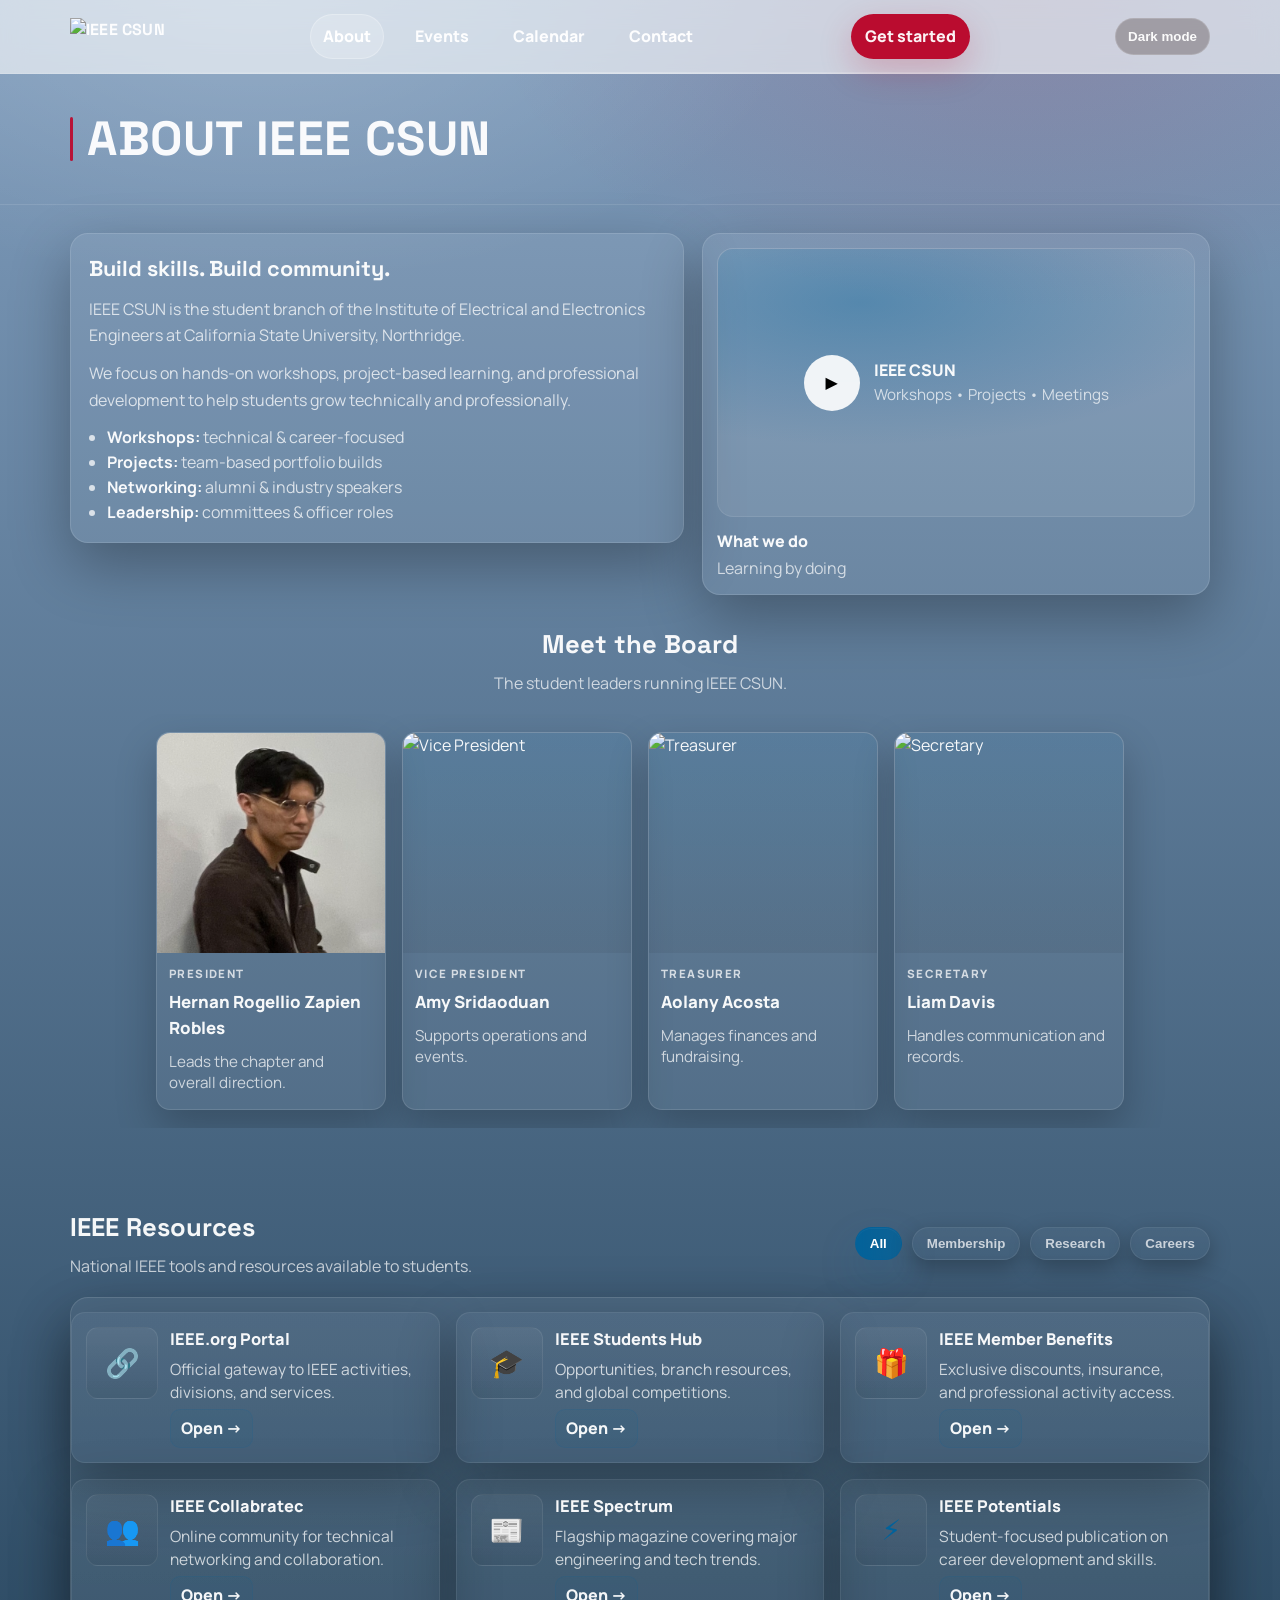
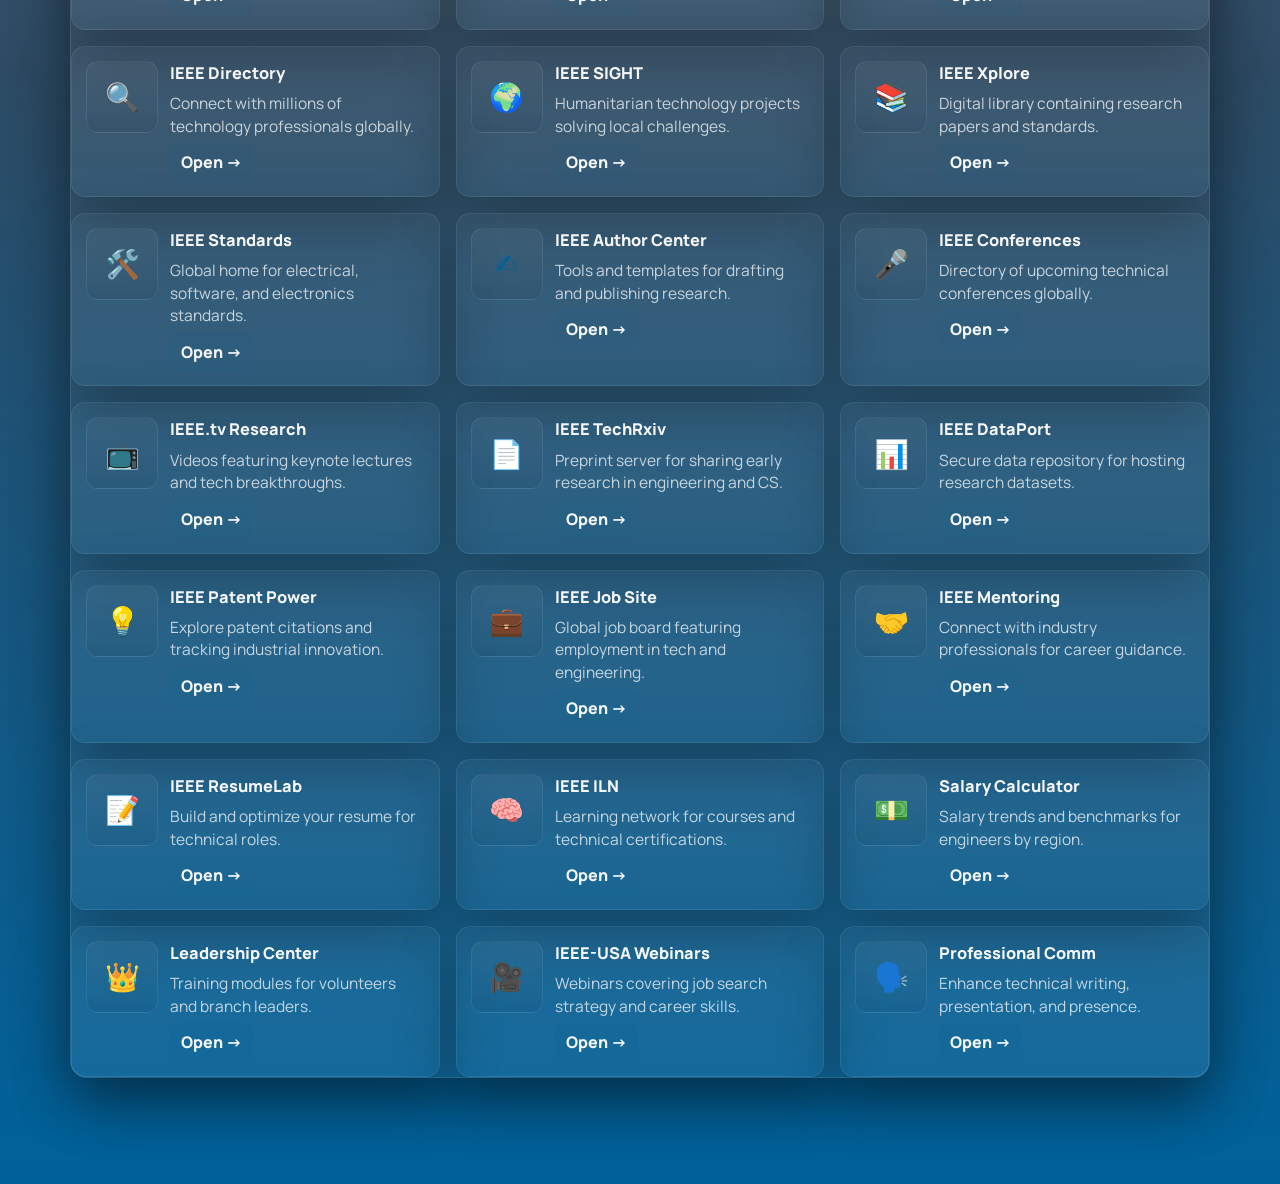
==== commit 60dd59df: "Merge pull request #5 from NikitaUlianov123/about-board-update Update board: President/Vice Presiden" ====
--- a/about.html
+++ b/about.html
@@ -6,6 +6,15 @@
   <title>About | IEEE CSUN</title>
   <link rel="stylesheet" href="assets/css/styles.css" />
   <script type="text/javascript" src="js" defer></script>
+  <script>
+    /* Runs before first paint so a stored dark theme does not flash light. */
+    try {
+      if (localStorage.getItem("theme") === "dark") {
+        document.documentElement.classList.add("darkmode");
+      }
+    } catch (e) {}
+  </script>
+
 </head>
 
 <body id="cuerpo">
@@ -15,13 +24,6 @@
       <a class="logo logo-only" href="index.html">
   <img src="assets/img/brand/ieee-csun-logo.png" alt="IEEE CSUN">
 </a>
-<button class="nav-theme" id="classChangeButton" data-theme-toggle="" aria-pressed="false" type="button">
-        Dark mode
-      </button>
-
-
-
-
       <nav class="nav-links">
         <a href="about.html" aria-current="page">About</a>
         <a href="events.html">Events</a>
@@ -30,6 +32,9 @@
       </nav>
 
       <a class="nav-cta" href="join.html">Get started</a>
+      <button class="nav-theme" id="classChangeButton" data-theme-toggle="" aria-pressed="false" type="button">
+        Dark mode
+      </button>
     </div>
   </header>
 
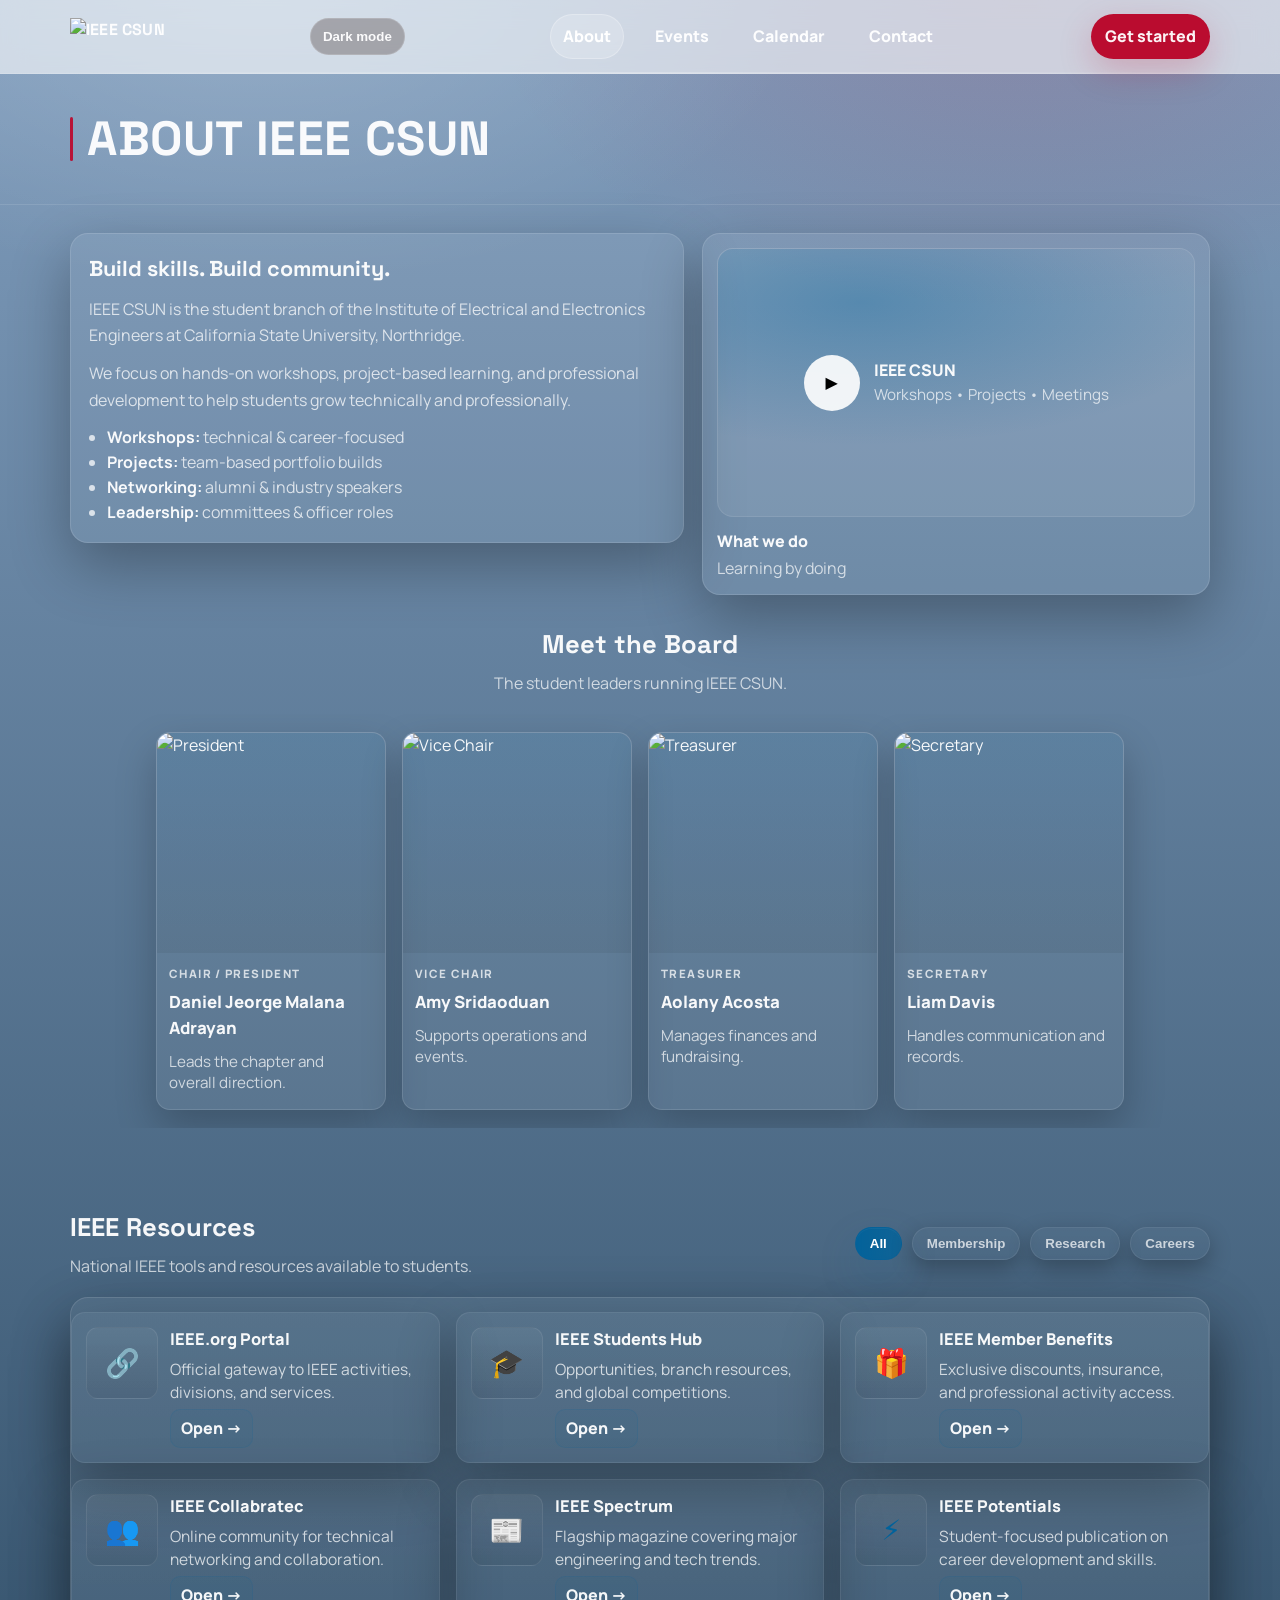
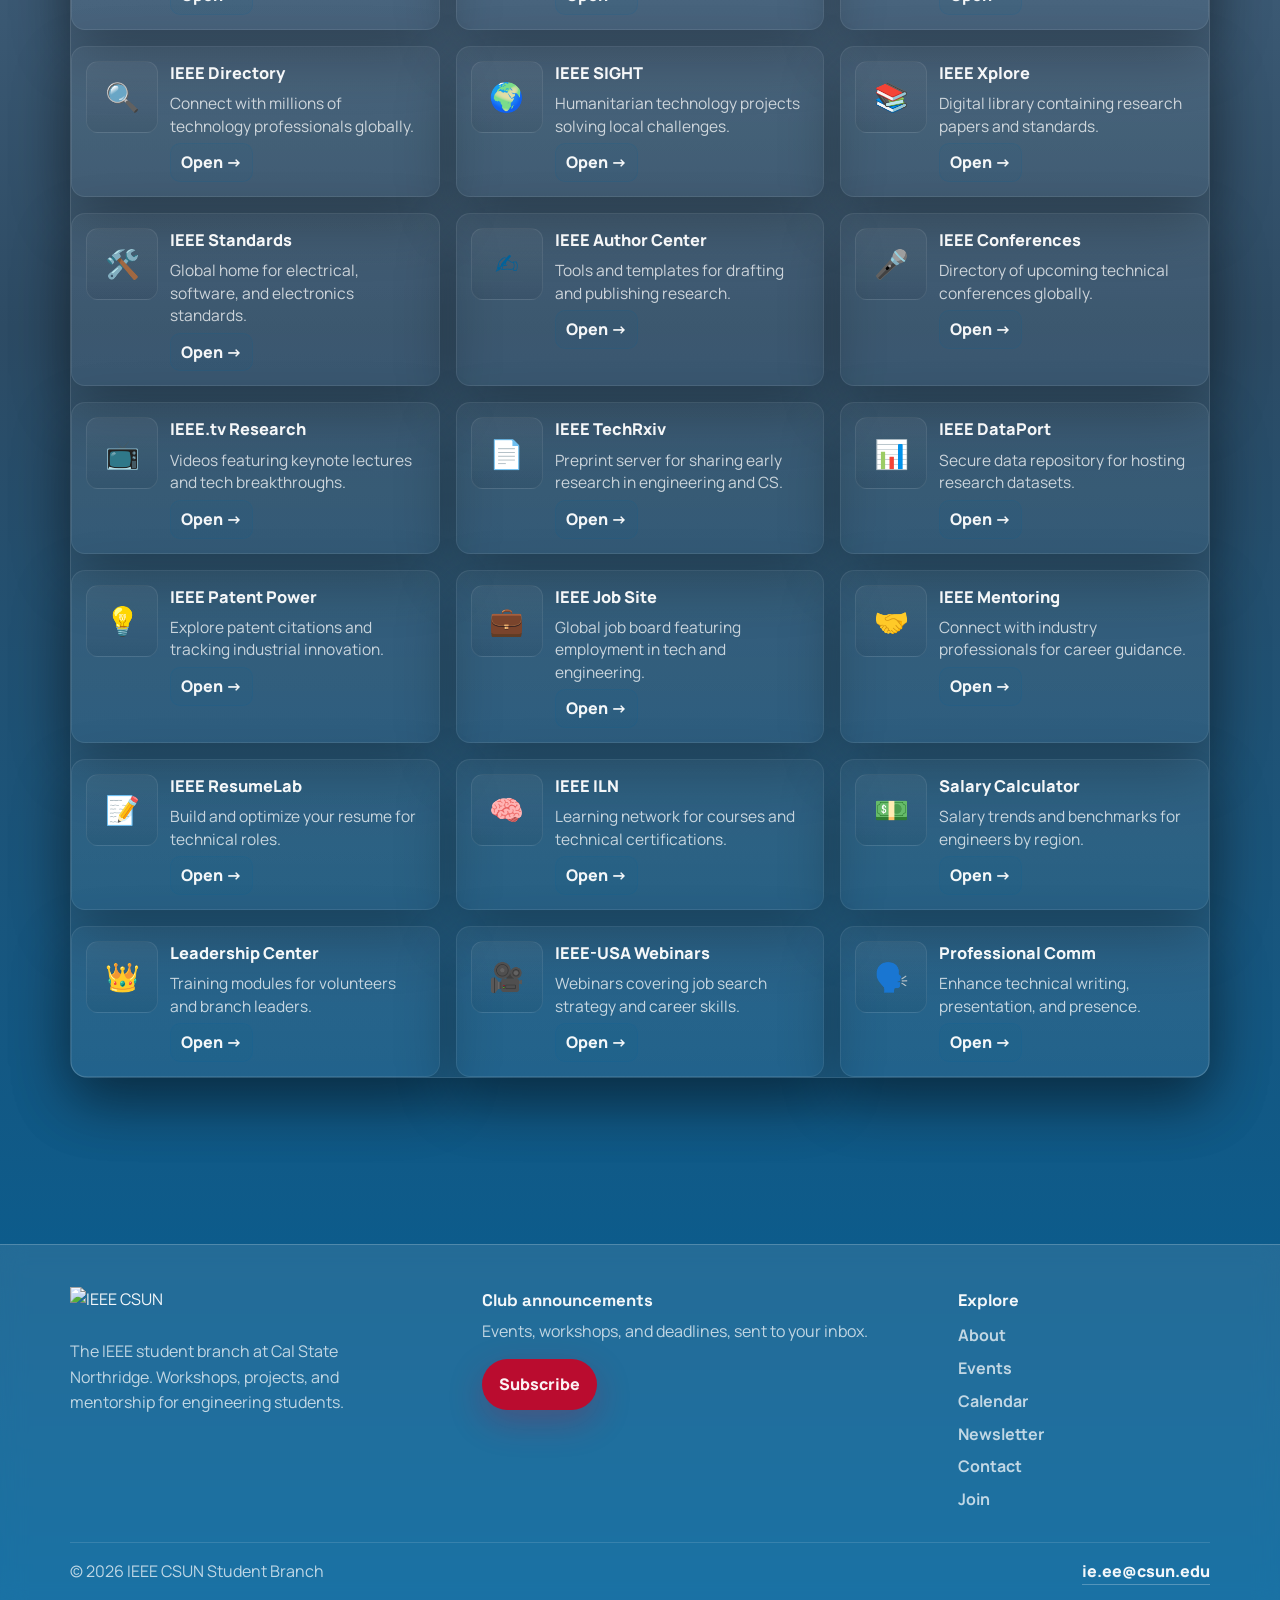
==== commit 86ef7108: "Switch newsletter signup to the EmailOctopus embed EmailOctopus forms now ship only as a script. The" ====
--- a/about.html
+++ b/about.html
@@ -6,15 +6,6 @@
   <title>About | IEEE CSUN</title>
   <link rel="stylesheet" href="assets/css/styles.css" />
   <script type="text/javascript" src="js" defer></script>
-  <script>
-    /* Runs before first paint so a stored dark theme does not flash light. */
-    try {
-      if (localStorage.getItem("theme") === "dark") {
-        document.documentElement.classList.add("darkmode");
-      }
-    } catch (e) {}
-  </script>
-
 </head>
 
 <body id="cuerpo">
@@ -24,6 +15,13 @@
       <a class="logo logo-only" href="index.html">
   <img src="assets/img/brand/ieee-csun-logo.png" alt="IEEE CSUN">
 </a>
+<button class="nav-theme" id="classChangeButton" data-theme-toggle="" aria-pressed="false" type="button">
+        Dark mode
+      </button>
+
+
+
+
       <nav class="nav-links">
         <a href="about.html" aria-current="page">About</a>
         <a href="events.html">Events</a>
@@ -32,9 +30,6 @@
       </nav>
 
       <a class="nav-cta" href="join.html">Get started</a>
-      <button class="nav-theme" id="classChangeButton" data-theme-toggle="" aria-pressed="false" type="button">
-        Dark mode
-      </button>
     </div>
   </header>
 
@@ -111,18 +106,18 @@
 
         <div class="team-row" id="teamRow">
           <article class="team-card">
-            <img class="team-photo" src="assets/img/hernan.webp" alt="President" />
+            <img class="team-photo" src="assets/img/board1.jpg" alt="President" />
             <div class="team-body">
-              <div class="team-role">President</div>
-              <div class="team-name">Hernan Rogellio Zapien Robles</div>
+              <div class="team-role">Chair / President</div>
+              <div class="team-name">Daniel Jeorge Malana Adrayan </div>
               <div class="team-bio">Leads the chapter and overall direction.</div>
             </div>
           </article>
 
           <article class="team-card">
-            <img class="team-photo" src="assets/img/board2.jpg" alt="Vice President" />
+            <img class="team-photo" src="assets/img/board2.jpg" alt="Vice Chair" />
             <div class="team-body">
-              <div class="team-role">Vice President</div>
+              <div class="team-role">Vice Chair</div>
               <div class="team-name">Amy Sridaoduan</div>
               <div class="team-bio">Supports operations and events.</div>
             </div>
@@ -398,8 +393,48 @@
     </section>
   </main>
 
+  <!-- Footer -->
+  <footer class="site-footer">
+    <div class="container footer-inner">
+
+      <div class="footer-about">
+        <img class="footer-logo" src="assets/img/brand/ieee-csun-logo.png" alt="IEEE CSUN">
+        <p class="footer-tagline">
+          The IEEE student branch at Cal State Northridge. Workshops, projects,
+          and mentorship for engineering students.
+        </p>
+      </div>
+
+      <div class="footer-signup">
+        <h2 class="footer-heading">Club announcements</h2>
+        <p class="footer-sub">
+          Events, workshops, and deadlines, sent to your inbox.
+        </p>
+
+        <a class="btn primary" href="newsletter.html#subscribe">Subscribe</a>
+      </div>
+
+      <nav class="footer-nav" aria-label="Footer">
+        <h2 class="footer-heading">Explore</h2>
+        <ul class="footer-list">
+          <li><a href="about.html">About</a></li>
+          <li><a href="events.html">Events</a></li>
+          <li><a href="calendar.html">Calendar</a></li>
+          <li><a href="newsletter.html">Newsletter</a></li>
+          <li><a href="contact.html">Contact</a></li>
+          <li><a href="join.html">Join</a></li>
+        </ul>
+      </nav>
+
+    </div>
+
+    <div class="container footer-bottom">
+      <p class="footer-copy">&copy; 2026 IEEE CSUN Student Branch</p>
+      <a class="inline-link" href="mailto:ie.ee@csun.edu">ie.ee@csun.edu</a>
+    </div>
+  </footer>
+
   <!-- Go to top button -->
   <button class="to-top" aria-label="Go to top">↑</button>
-  <script src="assets/js/main.js"></script>
 </body>
 </html>
--- a/assets/css/styles.css
+++ b/assets/css/styles.css
@@ -35,7 +35,7 @@
   --me-mori:#435180;
 }
 
-:root.darkmode{
+.darkmode{
   /* Brand */
   --ieee-blue: #00629B;   /* IEEE blue */
   --csun-red: #ba0c2f;    /* keep your existing red */
@@ -1329,7 +1329,7 @@
   border-color: rgba(10,18,34,.10);
   background: rgba(255,255,255,.80);
 }
-/* Theme toggle button (fits nav, last item so it sits top-right) */
+/* Theme toggle button (fits nav) */
 .nav-theme{
   background: rgba(95, 83, 83, 0.412);
   border: 1px solid rgba(255,255,255,.16);
@@ -1575,3 +1575,154 @@
 .logo-only img{
   height: 36px;
 }
+
+/* =========================================================
+   Site footer + newsletter
+   Colours come from the theme variables only, so this block
+   follows :root.darkmode with no separate dark rules.
+   ========================================================= */
+.site-footer{
+  margin-top: 60px;
+  border-top: 1px solid var(--line);
+  background: var(--panel);
+  backdrop-filter: blur(12px);
+}
+.footer-inner{
+  display: grid;
+  grid-template-columns: 1.2fr 1.4fr .8fr;
+  gap: 34px;
+  padding: 42px 0 30px;
+}
+.footer-about{ display:flex; flex-direction:column; gap:12px; }
+.footer-logo{ height: 40px; width:auto; }
+.footer-tagline{
+  margin:0;
+  color: var(--muted);
+  max-width: 34ch;
+  line-height: 1.6;
+}
+.footer-heading{
+  margin: 0 0 6px;
+  font-family: "Space Grotesk", system-ui, sans-serif;
+  font-size: 1.05rem;
+  color: var(--text);
+}
+.footer-sub{
+  margin: 0 0 14px;
+  color: var(--muted);
+  max-width: 44ch;
+  line-height: 1.6;
+}
+.footer-nav .footer-heading{ margin-bottom: 10px; }
+.footer-list{ list-style:none; margin:0; padding:0; display:grid; gap:8px; }
+.footer-list a{
+  text-decoration:none;
+  color: var(--muted);
+  font-weight: 700;
+}
+.footer-list a:hover{ color: var(--text); }
+.footer-bottom{
+  display:flex;
+  align-items:center;
+  justify-content:space-between;
+  gap: 12px;
+  flex-wrap: wrap;
+  padding: 16px 0 26px;
+  border-top: 1px solid var(--line2);
+  color: var(--muted);
+}
+.footer-copy{ margin:0; }
+
+/* Signup embed ----------------------------------------------- */
+.nl-note{
+  margin: 10px 0 0;
+  color: var(--muted);
+  font-size: .9rem;
+  line-height: 1.5;
+}
+
+/* EmailOctopus injects its form with its own colour variables. The #subscribe
+   id outranks its [data-form] selectors, so these map it onto the site tokens
+   and it follows the dark toggle. */
+#subscribe [data-form]{
+  --text-colour: var(--text);
+  --font-family: inherit;
+}
+#subscribe .emailoctopus-form{
+  --field-colour: var(--panel2);
+  --field-border-colour: var(--line);
+  --label-colour: var(--text);
+  --button-colour: var(--csun-red);
+  --button-text-colour: #fff;
+  --eo-form-placeholder: var(--muted);
+  --eo-form-font-color: var(--text);
+}
+#subscribe .emailoctopus-form input:not([type=submit]){ color: var(--text); }
+#subscribe .mastfoot p{ color: var(--muted); }
+
+/* Newsletter page -------------------------------------------- */
+.nl-hero{ padding: 54px 0 28px; }
+.nl-hero-inner{ display:flex; flex-direction:column; gap:14px; max-width: 720px; }
+.nl-title{
+  margin:0;
+  font-family: "Space Grotesk", system-ui, sans-serif;
+  font-size: clamp(2rem, 5vw, 3rem);
+  color: var(--text);
+}
+.nl-subtitle{ margin:0; color: var(--muted); line-height:1.65; }
+.nl-banner{
+  padding: 14px 16px;
+  border-radius: 14px;
+  border: 1px solid var(--line);
+  background: var(--panel2);
+  color: var(--text);
+  line-height: 1.55;
+}
+.nl-banner[hidden]{ display:none; }
+
+/* Archive ----------------------------------------------------- */
+.nl-archive-section{ padding: 10px 0 70px; }
+.nl-archive{ display:grid; gap:14px; margin-top: 18px; }
+.nl-archive-msg{
+  text-align:center;
+  padding: 30px;
+  color: var(--muted);
+}
+.nl-issue{
+  background: var(--panel);
+  border: 1px solid var(--line);
+  border-radius: var(--radius);
+  box-shadow: var(--shadow);
+  padding: 18px 20px;
+}
+.nl-issue-date{
+  color: var(--muted);
+  font-size: .85rem;
+  font-weight: 750;
+  letter-spacing: .3px;
+  text-transform: uppercase;
+}
+.nl-issue-title{
+  margin: 6px 0 8px;
+  font-family: "Space Grotesk", system-ui, sans-serif;
+  font-size: 1.2rem;
+  color: var(--text);
+}
+.nl-issue-summary{ margin:0; color: var(--muted); line-height:1.65; }
+.nl-issue-body{
+  margin: 0;
+  color: var(--muted);
+  line-height: 1.7;
+  white-space: pre-wrap;
+  overflow-wrap: anywhere;
+}
+.nl-issue-link{ display:inline-block; margin-top: 12px; }
+
+@media (max-width: 900px){
+  .footer-inner{ grid-template-columns: 1fr 1fr; }
+  .footer-nav{ grid-column: 1 / -1; }
+}
+@media (max-width: 640px){
+  .footer-inner{ grid-template-columns: 1fr; gap: 26px; padding: 32px 0 24px; }
+  .footer-bottom{ justify-content:flex-start; }
+}
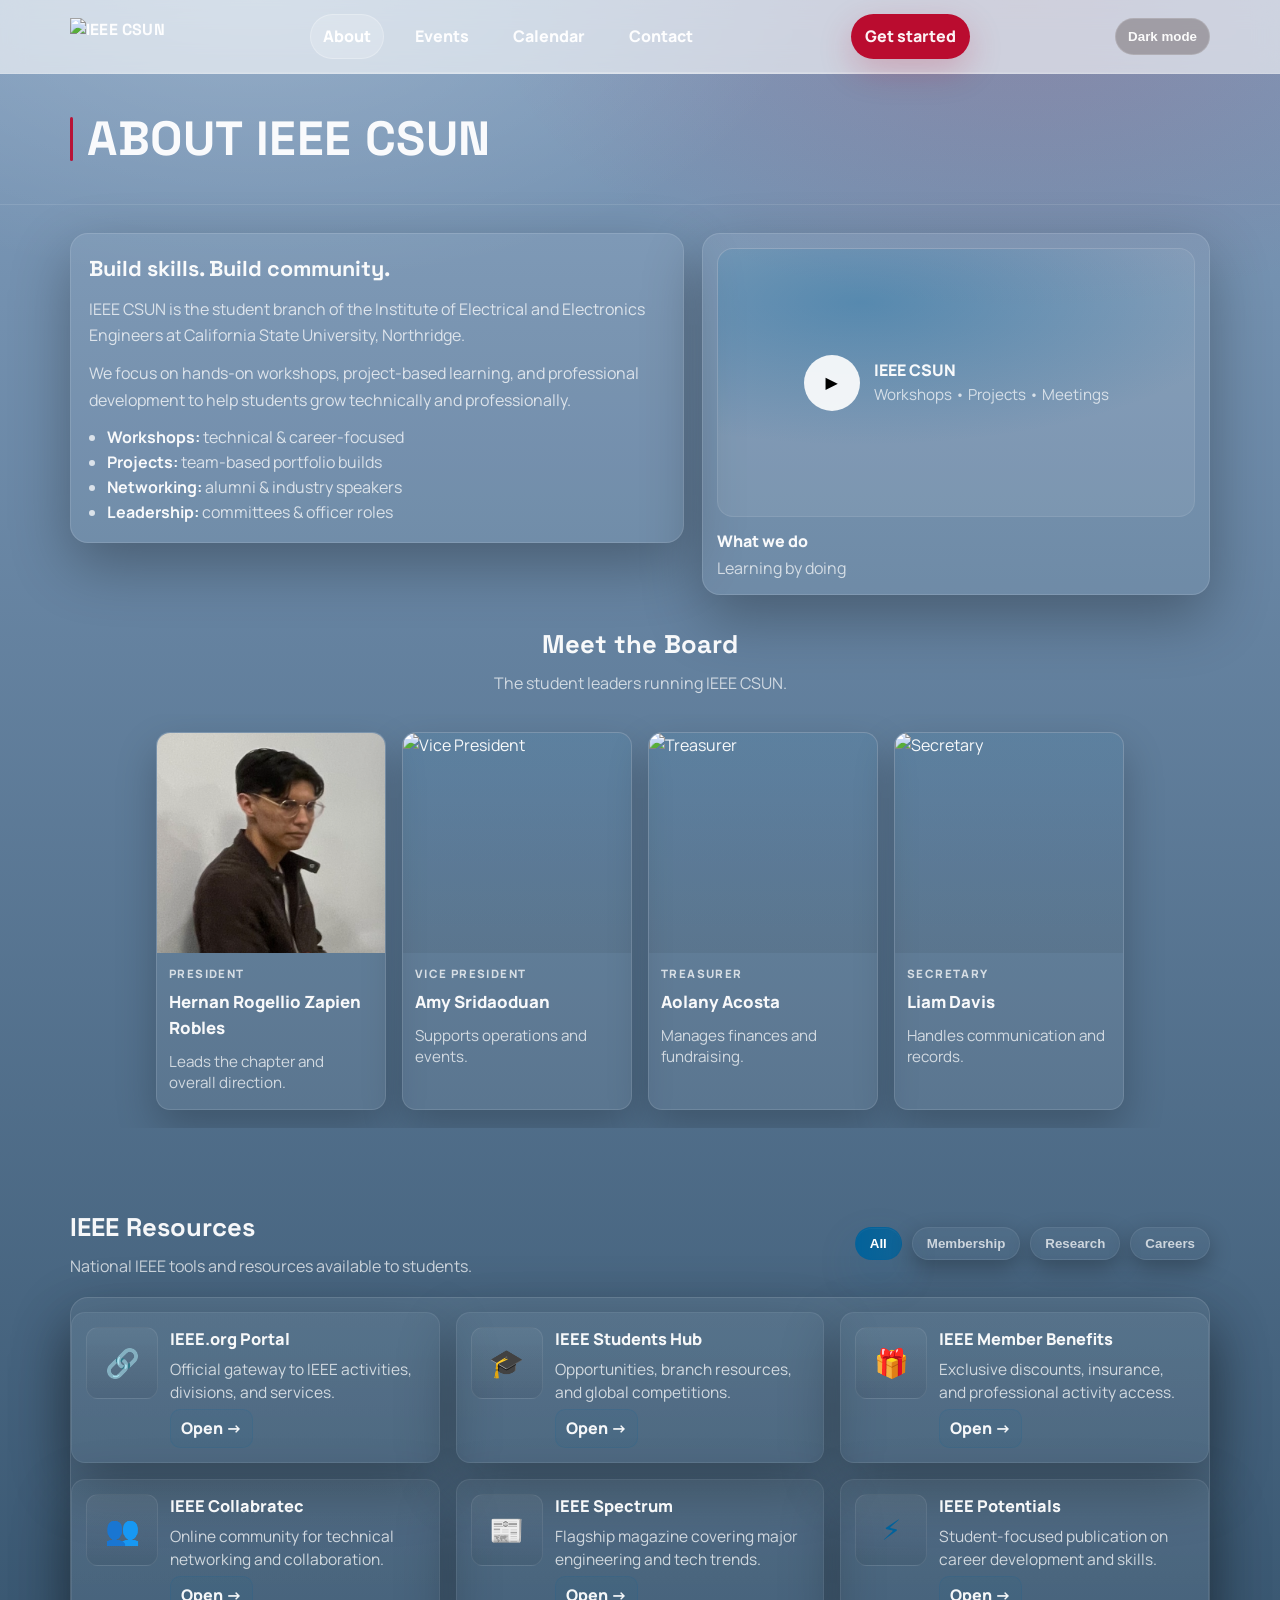
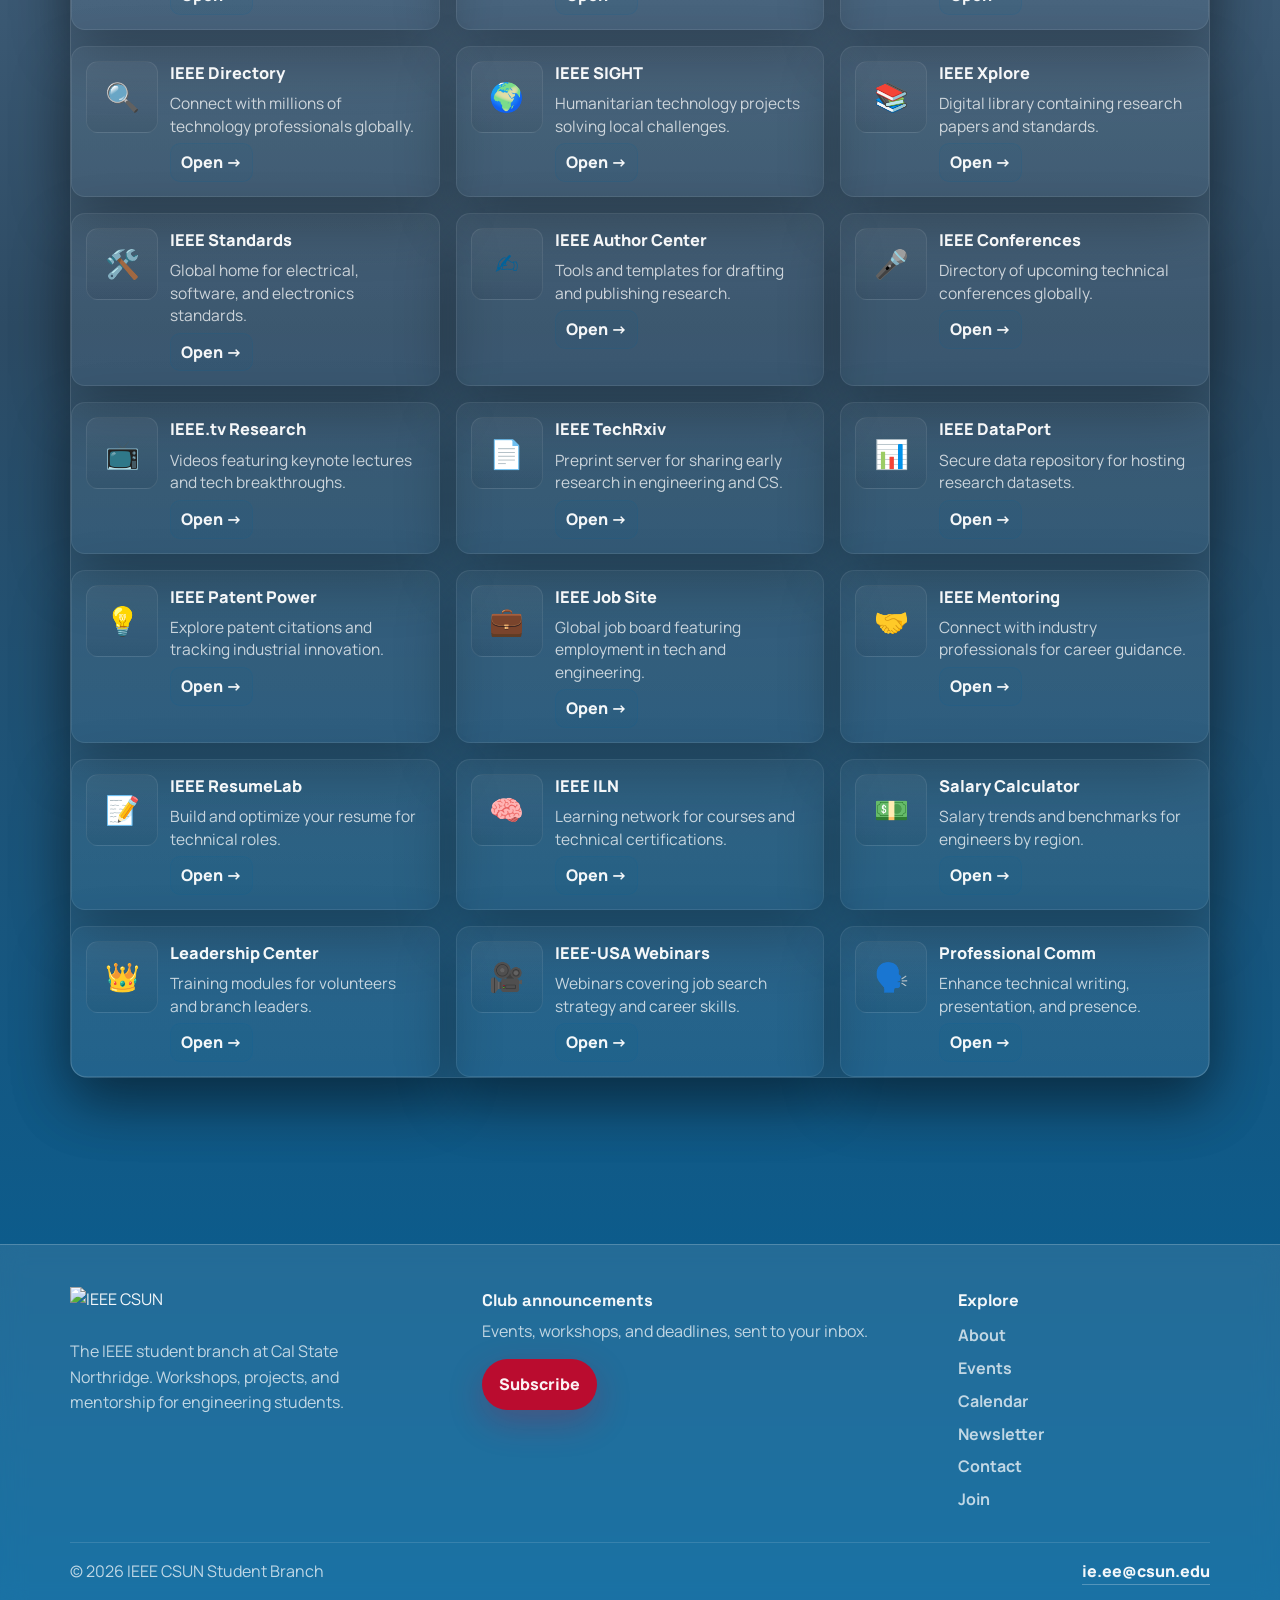
==== commit 950fb13e: "Merge upstream/main into newsletter-signup-archive Brings in the persistent theme toggle (#4) and th" ====
--- a/about.html
+++ b/about.html
@@ -6,6 +6,15 @@
   <title>About | IEEE CSUN</title>
   <link rel="stylesheet" href="assets/css/styles.css" />
   <script type="text/javascript" src="js" defer></script>
+  <script>
+    /* Runs before first paint so a stored dark theme does not flash light. */
+    try {
+      if (localStorage.getItem("theme") === "dark") {
+        document.documentElement.classList.add("darkmode");
+      }
+    } catch (e) {}
+  </script>
+
 </head>
 
 <body id="cuerpo">
@@ -15,13 +24,6 @@
       <a class="logo logo-only" href="index.html">
   <img src="assets/img/brand/ieee-csun-logo.png" alt="IEEE CSUN">
 </a>
-<button class="nav-theme" id="classChangeButton" data-theme-toggle="" aria-pressed="false" type="button">
-        Dark mode
-      </button>
-
-
-
-
       <nav class="nav-links">
         <a href="about.html" aria-current="page">About</a>
         <a href="events.html">Events</a>
@@ -30,6 +32,9 @@
       </nav>
 
       <a class="nav-cta" href="join.html">Get started</a>
+      <button class="nav-theme" id="classChangeButton" data-theme-toggle="" aria-pressed="false" type="button">
+        Dark mode
+      </button>
     </div>
   </header>
 
@@ -106,18 +111,18 @@
 
         <div class="team-row" id="teamRow">
           <article class="team-card">
-            <img class="team-photo" src="assets/img/board1.jpg" alt="President" />
+            <img class="team-photo" src="assets/img/hernan.webp" alt="President" />
             <div class="team-body">
-              <div class="team-role">Chair / President</div>
-              <div class="team-name">Daniel Jeorge Malana Adrayan </div>
+              <div class="team-role">President</div>
+              <div class="team-name">Hernan Rogellio Zapien Robles</div>
               <div class="team-bio">Leads the chapter and overall direction.</div>
             </div>
           </article>
 
           <article class="team-card">
-            <img class="team-photo" src="assets/img/board2.jpg" alt="Vice Chair" />
+            <img class="team-photo" src="assets/img/board2.jpg" alt="Vice President" />
             <div class="team-body">
-              <div class="team-role">Vice Chair</div>
+              <div class="team-role">Vice President</div>
               <div class="team-name">Amy Sridaoduan</div>
               <div class="team-bio">Supports operations and events.</div>
             </div>
--- a/assets/css/styles.css
+++ b/assets/css/styles.css
@@ -35,7 +35,7 @@
   --me-mori:#435180;
 }
 
-.darkmode{
+:root.darkmode{
   /* Brand */
   --ieee-blue: #00629B;   /* IEEE blue */
   --csun-red: #ba0c2f;    /* keep your existing red */
@@ -1329,7 +1329,7 @@
   border-color: rgba(10,18,34,.10);
   background: rgba(255,255,255,.80);
 }
-/* Theme toggle button (fits nav) */
+/* Theme toggle button (fits nav, last item so it sits top-right) */
 .nav-theme{
   background: rgba(95, 83, 83, 0.412);
   border: 1px solid rgba(255,255,255,.16);
